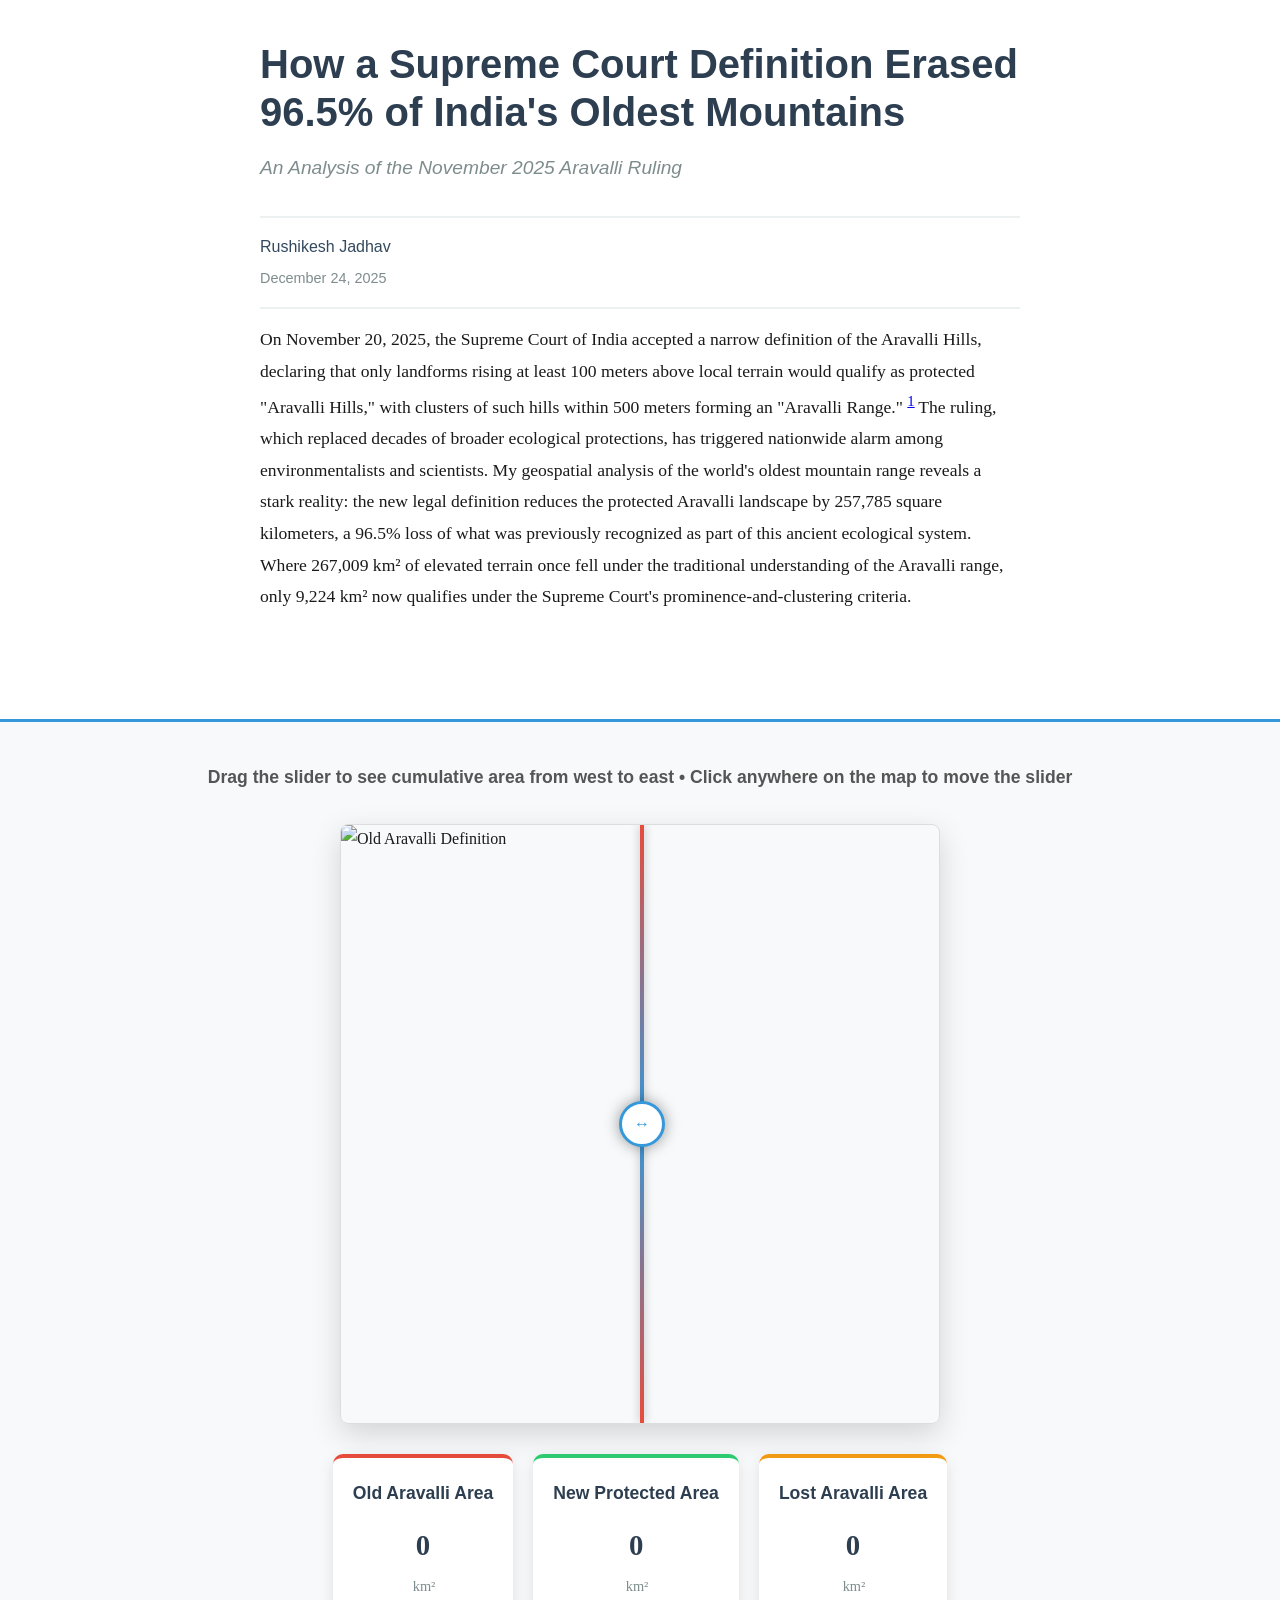
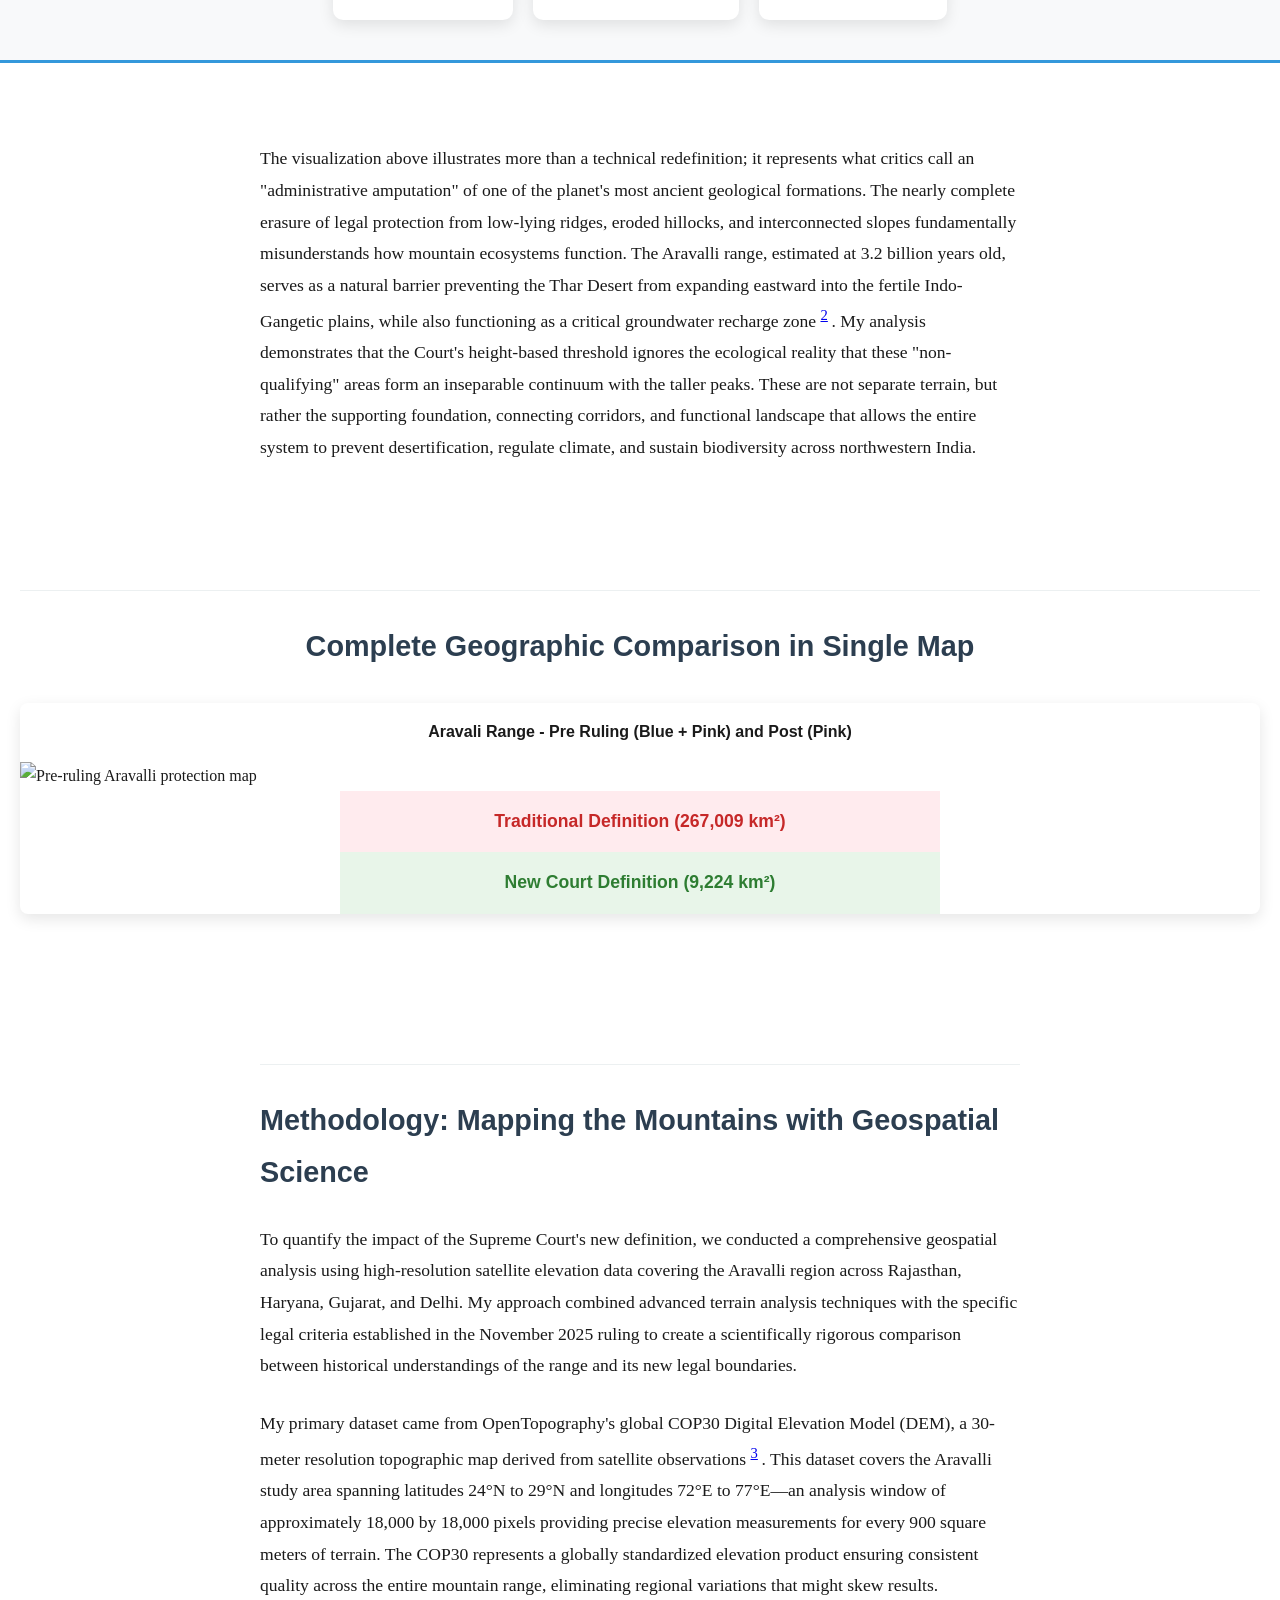
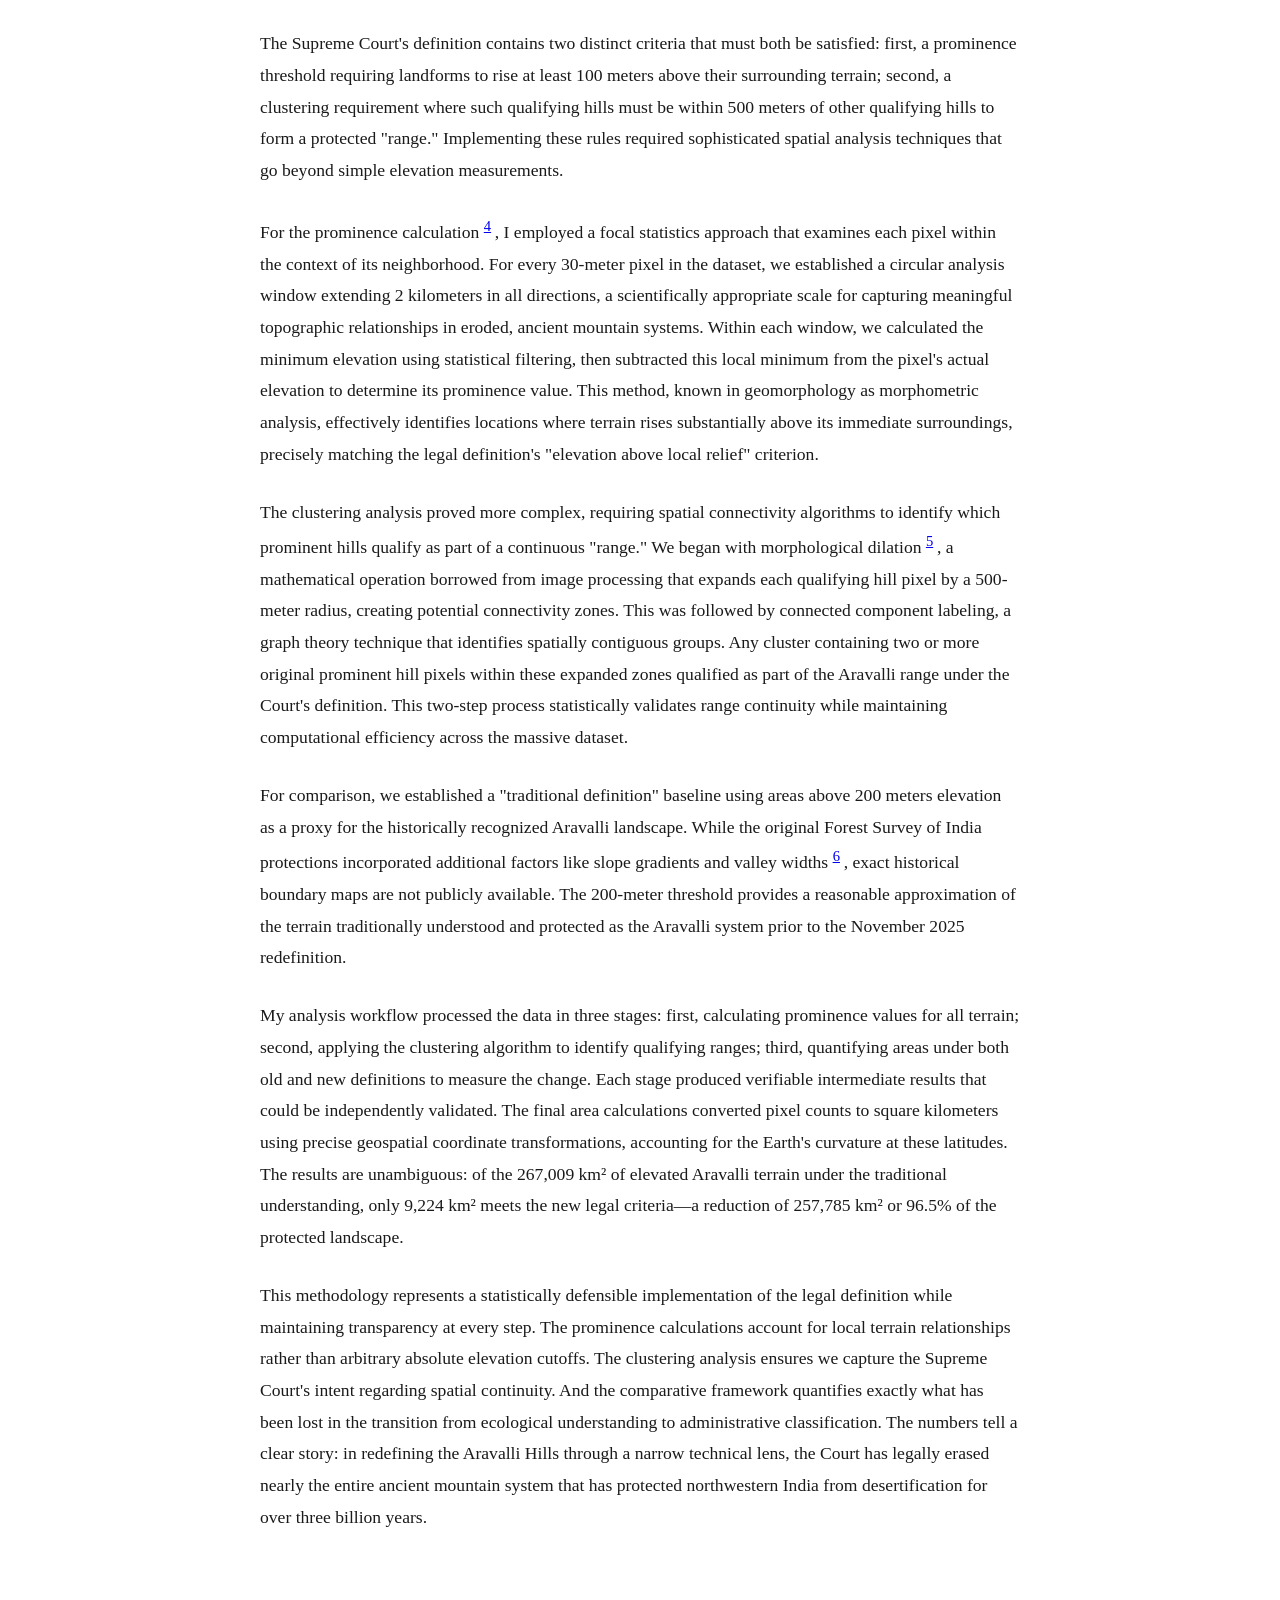
==== index.html @ 00087f40 "Initial commit" ====
<!DOCTYPE html>
<html lang="en">
<head>
  <meta charset="utf-8" />
  <meta name="viewport" content="width=device-width, initial-scale=1.0">
  <title>How a Supreme Court Definition Erased 96.5% of India's Oldest Mountains</title>
  <link rel="stylesheet" href="style.css" />
  <script src="https://d3js.org/d3.v7.min.js"></script>
</head>
<body>

<div class="article-container">
  <h1>How a Supreme Court Definition Erased 96.5% of India's Oldest Mountains</h1>
  <p class="subtitle">An Analysis of the November 2025 Aravalli Ruling</p>
  <p class="Author">Rushikesh Jadhav</p>
  <p class="date">December 24, 2025</p>

  <p>On November 20, 2025, the Supreme Court of India accepted a narrow definition of the Aravalli Hills, declaring that only landforms rising at least 100 meters above local terrain would qualify as protected "Aravalli Hills," with clusters of such hills within 500 meters forming an "Aravalli Range."  
    <sup>
        <a href="https://www.bbc.com/news/articles/cn5ln4wee7wo" target="_blank" rel="noopener">1</a>
    </sup>
   The ruling, which replaced decades of broader ecological protections, has triggered nationwide alarm among environmentalists and scientists. My geospatial analysis of the world's oldest mountain range reveals a stark reality: the new legal definition reduces the protected Aravalli landscape by 257,785 square kilometers, a 96.5% loss of what was previously recognized as part of this ancient ecological system. Where 267,009 km² of elevated terrain once fell under the traditional understanding of the Aravalli range, only 9,224 km² now qualifies under the Supreme Court's prominence-and-clustering criteria.</p>
</div>

<div class="interactive-section">
  <div class="interactive-wrapper">
    <p class="tool-subtitle">
      <strong>Drag the slider to see cumulative area from west to east • Click anywhere on the map to move the slider</strong>
    </p>
    
    <div id="map-container">
      <div id="map">
        <img id="left-map" src="assets/slider_image2_new.png" alt="Old Aravalli Definition">
        <img id="right-map" src="assets/slider_image1_old.png" alt="New Aravalli Definition">
        <div id="slider"></div>
      </div>
    </div>
    
    <div id="stats">
      <div class="stat-box">
        <span class="label">Old Aravalli Area</span>
        <span class="value" id="old">0</span>
        <span class="unit">km²</span>
      </div>
      <div class="stat-box">
        <span class="label">New Protected Area</span>
        <span class="value" id="new">0</span>
        <span class="unit">km²</span>
      </div>
      <div class="stat-box">
        <span class="label">Lost Aravalli Area</span>
        <span class="value" id="lost">0</span>
        <span class="unit">km²</span>
      </div>
    </div>
  </div>
</div>

<div class="article-container">
  <p>The visualization above illustrates more than a technical redefinition; it represents what critics call an "administrative amputation" of one of the planet's most ancient geological formations. The nearly complete erasure of legal protection from low-lying ridges, eroded hillocks, and interconnected slopes fundamentally misunderstands how mountain ecosystems function. The Aravalli range, estimated at 3.2 billion years old, serves as a natural barrier preventing the Thar Desert from expanding eastward into the fertile Indo-Gangetic plains, while also functioning as a critical groundwater recharge zone
     <sup>
        <a href="https://timesofindia.indiatimes.com/life-style/travel/aravalli-hills-why-is-2-billion-year-old-mountain-range-is-in-news-and-the-reason-it-is-most-crucial-for-north-india/photostory/126116760.cms" target="_blank" rel="noopener">2</a>
    </sup>. 
    My analysis demonstrates that the Court's height-based threshold ignores the ecological reality that these "non-qualifying" areas form an inseparable continuum with the taller peaks. These are not separate terrain, but rather the supporting foundation, connecting corridors, and functional landscape that allows the entire system to prevent desertification, regulate climate, and sustain biodiversity across northwestern India.</p>
</div>

<div class="comparison-maps">
  <h2 class="comparison-title">Complete Geographic Comparison in Single Map</h2>
  <div class="maps-grid">
    <div class="map-box">
      <div class="map-title">Aravali Range - Pre Ruling (Blue + Pink) and Post (Pink) </div>
      <img src="assets/pre_ruling.png" alt="Pre-ruling Aravalli protection map">
      <div class="map-caption1">Traditional Definition (267,009 km²)</div>
      <div class="map-caption2">New Court Definition (9,224 km²)</div>
    </div>
  </div>
</div>

<div class="article-container">
  <h2>Methodology: Mapping the Mountains with Geospatial Science</h2>

  <p>To quantify the impact of the Supreme Court's new definition, we conducted a comprehensive geospatial analysis using high-resolution satellite elevation data covering the Aravalli region across Rajasthan, Haryana, Gujarat, and Delhi. My approach combined advanced terrain analysis techniques with the specific legal criteria established in the November 2025 ruling to create a scientifically rigorous comparison between historical understandings of the range and its new legal boundaries.</p>

  <p>My primary dataset came from OpenTopography's global COP30 Digital Elevation Model (DEM), a 30-meter resolution topographic map derived from satellite observations
    <sup>
        <a href="https://portal.opentopography.org/raster?opentopoID=OTSDEM.032021.4326.3" target="_blank" rel="noopener">3</a>
    </sup>. 
     This dataset covers the Aravalli study area spanning latitudes 24°N to 29°N and longitudes 72°E to 77°E—an analysis window of approximately 18,000 by 18,000 pixels providing precise elevation measurements for every 900 square meters of terrain. The COP30 represents a globally standardized elevation product ensuring consistent quality across the entire mountain range, eliminating regional variations that might skew results.</p>

  <p>The Supreme Court's definition contains two distinct criteria that must both be satisfied: first, a prominence threshold requiring landforms to rise at least 100 meters above their surrounding terrain; second, a clustering requirement where such qualifying hills must be within 500 meters of other qualifying hills to form a protected "range." Implementing these rules required sophisticated spatial analysis techniques that go beyond simple elevation measurements.</p>

  <p>For the prominence calculation 
    <sup>
        <a href="https://en.wikipedia.org/wiki/Topographic_prominence" target="_blank" rel="noopener">4</a>
    </sup>, 
    I employed a focal statistics approach that examines each pixel within the context of its neighborhood. For every 30-meter pixel in the dataset, we established a circular analysis window extending 2 kilometers in all directions, a scientifically appropriate scale for capturing meaningful topographic relationships in eroded, ancient mountain systems. Within each window, we calculated the minimum elevation using statistical filtering, then subtracted this local minimum from the pixel's actual elevation to determine its prominence value. This method, known in geomorphology as morphometric analysis, effectively identifies locations where terrain rises substantially above its immediate surroundings, precisely matching the legal definition's "elevation above local relief" criterion.</p>

  <p>The clustering analysis proved more complex, requiring spatial connectivity algorithms to identify which prominent hills qualify as part of a continuous "range." We began with morphological dilation
    <sup>
        <a href="https://en.wikipedia.org/wiki/Dilation_(morphology)" target="_blank" rel="noopener">5</a>
    </sup>, 
    a mathematical operation borrowed from image processing that expands each qualifying hill pixel by a 500-meter radius, creating potential connectivity zones. This was followed by connected component labeling, a graph theory technique that identifies spatially contiguous groups. Any cluster containing two or more original prominent hill pixels within these expanded zones qualified as part of the Aravalli range under the Court's definition. This two-step process statistically validates range continuity while maintaining computational efficiency across the massive dataset.</p>

  <p>For comparison, we established a "traditional definition" baseline using areas above 200 meters elevation as a proxy for the historically recognized Aravalli landscape. While the original Forest Survey of India protections incorporated additional factors like slope gradients and valley widths
    <sup>
        <a href="https://www.msn.com/en-in/news/India/aravalli-and-its-ranges-decoding-how-india-classifies-its-hills-and-mountains/ar-AA1SSK7w" target="_blank" rel="noopener">6</a>
    </sup>, exact historical boundary maps are not publicly available. The 200-meter threshold provides a reasonable approximation of the terrain traditionally understood and protected as the Aravalli system prior to the November 2025 redefinition.</p>

  <p>My analysis workflow processed the data in three stages: first, calculating prominence values for all terrain; second, applying the clustering algorithm to identify qualifying ranges; third, quantifying areas under both old and new definitions to measure the change. Each stage produced verifiable intermediate results that could be independently validated. The final area calculations converted pixel counts to square kilometers using precise geospatial coordinate transformations, accounting for the Earth's curvature at these latitudes. The results are unambiguous: of the 267,009 km² of elevated Aravalli terrain under the traditional understanding, only 9,224 km² meets the new legal criteria—a reduction of 257,785 km² or 96.5% of the protected landscape.</p>

  <p>This methodology represents a statistically defensible implementation of the legal definition while maintaining transparency at every step. The prominence calculations account for local terrain relationships rather than arbitrary absolute elevation cutoffs. The clustering analysis ensures we capture the Supreme Court's intent regarding spatial continuity. And the comparative framework quantifies exactly what has been lost in the transition from ecological understanding to administrative classification. The numbers tell a clear story: in redefining the Aravalli Hills through a narrow technical lens, the Court has legally erased nearly the entire ancient mountain system that has protected northwestern India from desertification for over three billion years.</p>
</div>

<script src="script.js"></script>
</body>
</html>
---- style.css ----
* {
  margin: 0;
  padding: 0;
  box-sizing: border-box;
}

body {
  font-family: 'Georgia', serif;
  line-height: 1.8;
  color: #1a1a1a;
  background: #ffffff;
}

/* Article Container Styles */
.article-container {
  max-width: 800px;
  margin: 0 auto;
  padding: 40px 20px;
}

h1 {
  font-family: 'Helvetica Neue', Arial, sans-serif;
  font-size: 2.5em;
  font-weight: 700;
  color: #2c3e50;
  margin-bottom: 15px;
  line-height: 1.2;
}

.subtitle {
  font-family: 'Helvetica Neue', Arial, sans-serif;
  font-size: 1.2em;
  color: #7f8c8d;
  font-style: italic;
  margin-bottom: 15px;
  padding-bottom: 30px;
  border-bottom: 2px solid #ecf0f1;
}
.Author {
  font-family: 'Helvetica Neue', Arial, sans-serif;
  font-size: 1em;
  color: #34495e;
  margin-bottom: 5px;
}
.date {
  font-family: 'Helvetica Neue', Arial, sans-serif;
  font-size: 0.9em;
  color: #7f8c8d;
  margin-bottom: 15px;
  padding-bottom: 15px;
  border-bottom: 2px solid #ecf0f1;
}

p {
  margin-bottom: 1.5em;
  font-size: 1.1em;
}

h2 {
  font-family: 'Helvetica Neue', Arial, sans-serif;
  font-size: 1.8em;
  font-weight: 700;
  color: #2c3e50;
  margin: 50px 0 25px;
  padding-top: 30px;
  border-top: 1px solid #ecf0f1;
}

/* Interactive Section Styles */
.interactive-section {
  background: #f8f9fa;
  padding: 40px 20px;
  margin: 40px 0;
  border-top: 3px solid #3498db;
  border-bottom: 3px solid #3498db;
}

.interactive-wrapper {
  max-width: 1000px;
  margin: 0 auto;
}

.tool-subtitle {
  text-align: center;
  color: #555;
  margin-bottom: 30px;
  font-size: 1.1em;
  font-family: 'Helvetica Neue', Arial, sans-serif;
}

#map-container {
  display: flex;
  justify-content: center;
  width: 100%;
}

#map {
  position: relative;
  width: 600px;
  height: 600px;
  margin: 0 auto 30px;
  box-shadow: 0 10px 30px rgba(0, 0, 0, 0.15);
  border-radius: 8px;
  overflow: hidden;
  border: 1px solid #ddd;
}

#map img {
  position: absolute;
  width: 100%;
  height: 100%;
  object-fit: cover;
  object-position: center;
}

#right-map {
  clip-path: inset(0 0 0 50%);
}

#slider {
  position: absolute;
  top: 0;
  bottom: 0;
  left: 50%;
  width: 4px;
  background: linear-gradient(to bottom, #e74c3c, #3498db, #e74c3c);
  cursor: ew-resize;
  z-index: 10;
  box-shadow: 0 0 10px rgba(0, 0, 0, 0.3);
  transition: width 0.2s ease;
}

#slider:hover {
  width: 8px;
}

#slider::before {
  content: '';
  position: absolute;
  top: 50%;
  left: 50%;
  transform: translate(-50%, -50%);
  width: 40px;
  height: 40px;
  background: white;
  border-radius: 50%;
  border: 3px solid #3498db;
  box-shadow: 0 0 15px rgba(0, 0, 0, 0.4);
  cursor: grab;
}

#slider::after {
  content: '↔';
  position: absolute;
  top: 50%;
  left: 50%;
  transform: translate(-50%, -50%);
  font-size: 16px;
  font-weight: bold;
  color: #3498db;
  pointer-events: none;
}

#stats {
  display: flex;
  gap: 20px;
  justify-content: center;
  flex-wrap: wrap;
}

.stat-box {
  background: white;
  padding: 20px;
  border-radius: 10px;
  box-shadow: 0 5px 15px rgba(0, 0, 0, 0.1);
  min-width: 180px;
  text-align: center;
  border-top: 4px solid;
  transition: transform 0.3s ease, box-shadow 0.3s ease;
}

.stat-box:hover {
  transform: translateY(-5px);
  box-shadow: 0 10px 20px rgba(0, 0, 0, 0.15);
}

.stat-box:nth-child(1) {
  border-color: #e74c3c;
}

.stat-box:nth-child(2) {
  border-color: #2ecc71;
}

.stat-box:nth-child(3) {
  border-color: #f39c12;
}

.stat-box .label {
  display: block;
  font-size: 1.1em;
  font-weight: 600;
  margin-bottom: 10px;
  color: #2c3e50;
  font-family: 'Helvetica Neue', Arial, sans-serif;
}

.stat-box .value {
  display: block;
  font-size: 1.8em;
  font-weight: 700;
  color: #2c3e50;
}

.stat-box .unit {
  font-size: 0.9em;
  color: #7f8c8d;
  margin-left: 2px;
}

/* Comparison Maps Section */
.comparison-maps {
  max-width: 1500px;
  margin: 60px auto !important;
  padding: 0 20px !important;
}

.maps-grid {
  display: grid !important;
  gap: 30px !important;
  margin-bottom: 40px !important;
}

.map-box {
  background: white;
  border-radius: 8px;
  box-shadow: 0 5px 15px rgba(0, 0, 0, 0.1);
  overflow: hidden;
}

.map-box img {
  width: 100%;
  height: auto;  /* Change back to auto */
  max-height: 600px;  /* Add this instead */
  display: block;
  object-fit: contain;
}

.comparison-title {
  text-align: center;
  font-size: 1.8em;
  font-weight: 700;
  color: #2c3e50;
  margin-bottom: 30px;
  font-family: 'Helvetica Neue', Arial, sans-serif;
}

.map-title {
  padding: 15px;
  text-align: center;
  font-weight: 600;
  font-family: 'Helvetica Neue', Arial, sans-serif;
  font-size: 1em;
}

.map-caption1 {
  padding: 15px;
  max-width: 600px;
  margin: 0 auto;
  text-align: center;
  font-weight: 600;
  font-family: 'Helvetica Neue', Arial, sans-serif;
  font-size: 1.1em;
  background: #ffebee;
  color: #c62828;
}

.map-caption2 {
  padding: 15px;
  max-width: 600px;
  margin: 0 auto;
  text-align: center;
  font-weight: 600;
  font-family: 'Helvetica Neue', Arial, sans-serif;
  font-size: 1.1em;
  background: #e8f5e9;
  color: #2e7d32;
}


/* Responsive Design */
@media (max-width: 768px) {
  h1 {
    font-size: 1.8em;
  }

  #map {
    width: 100%;
    height: 400px;
  }

  .maps-grid {
    grid-template-columns: 1fr;
  }

  .interactive-section {
    margin: 40px 0;
    padding: 30px 15px;
  }

  .article-container {
    padding: 30px 15px;
  }
}
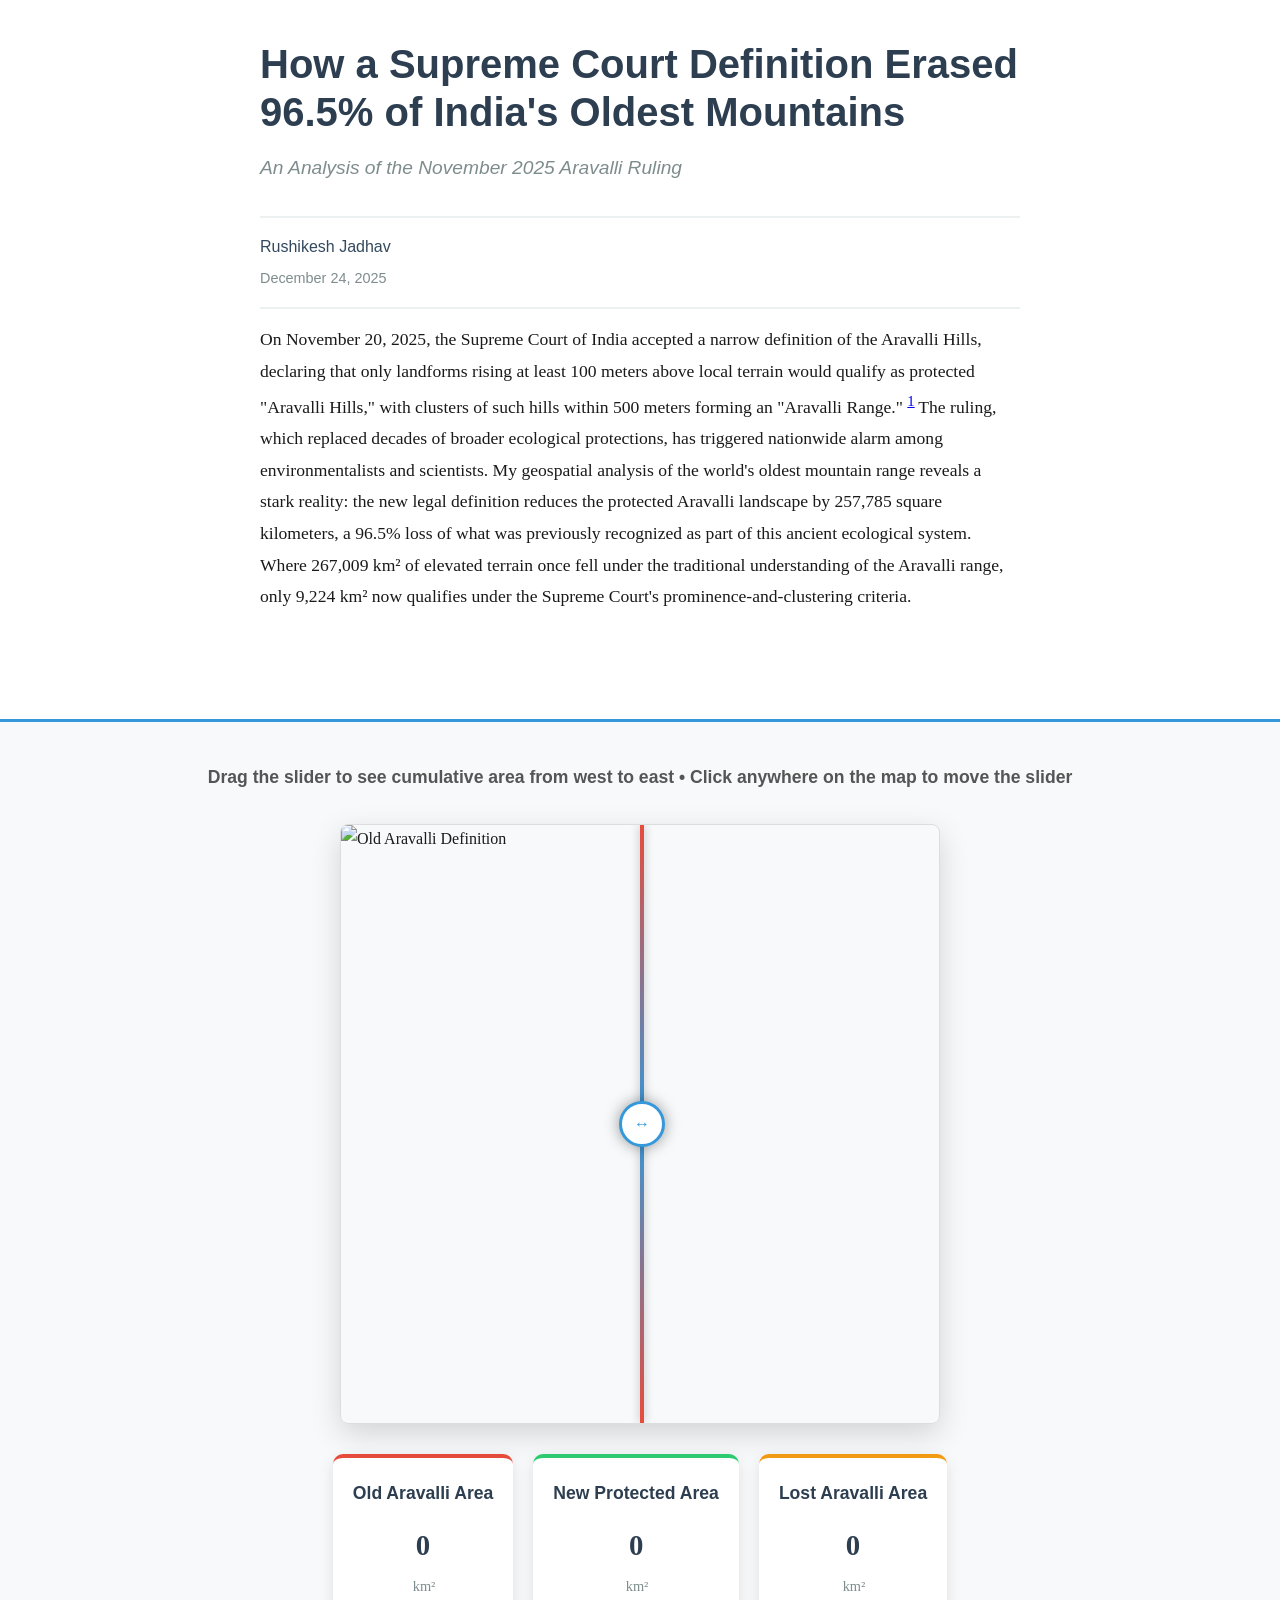
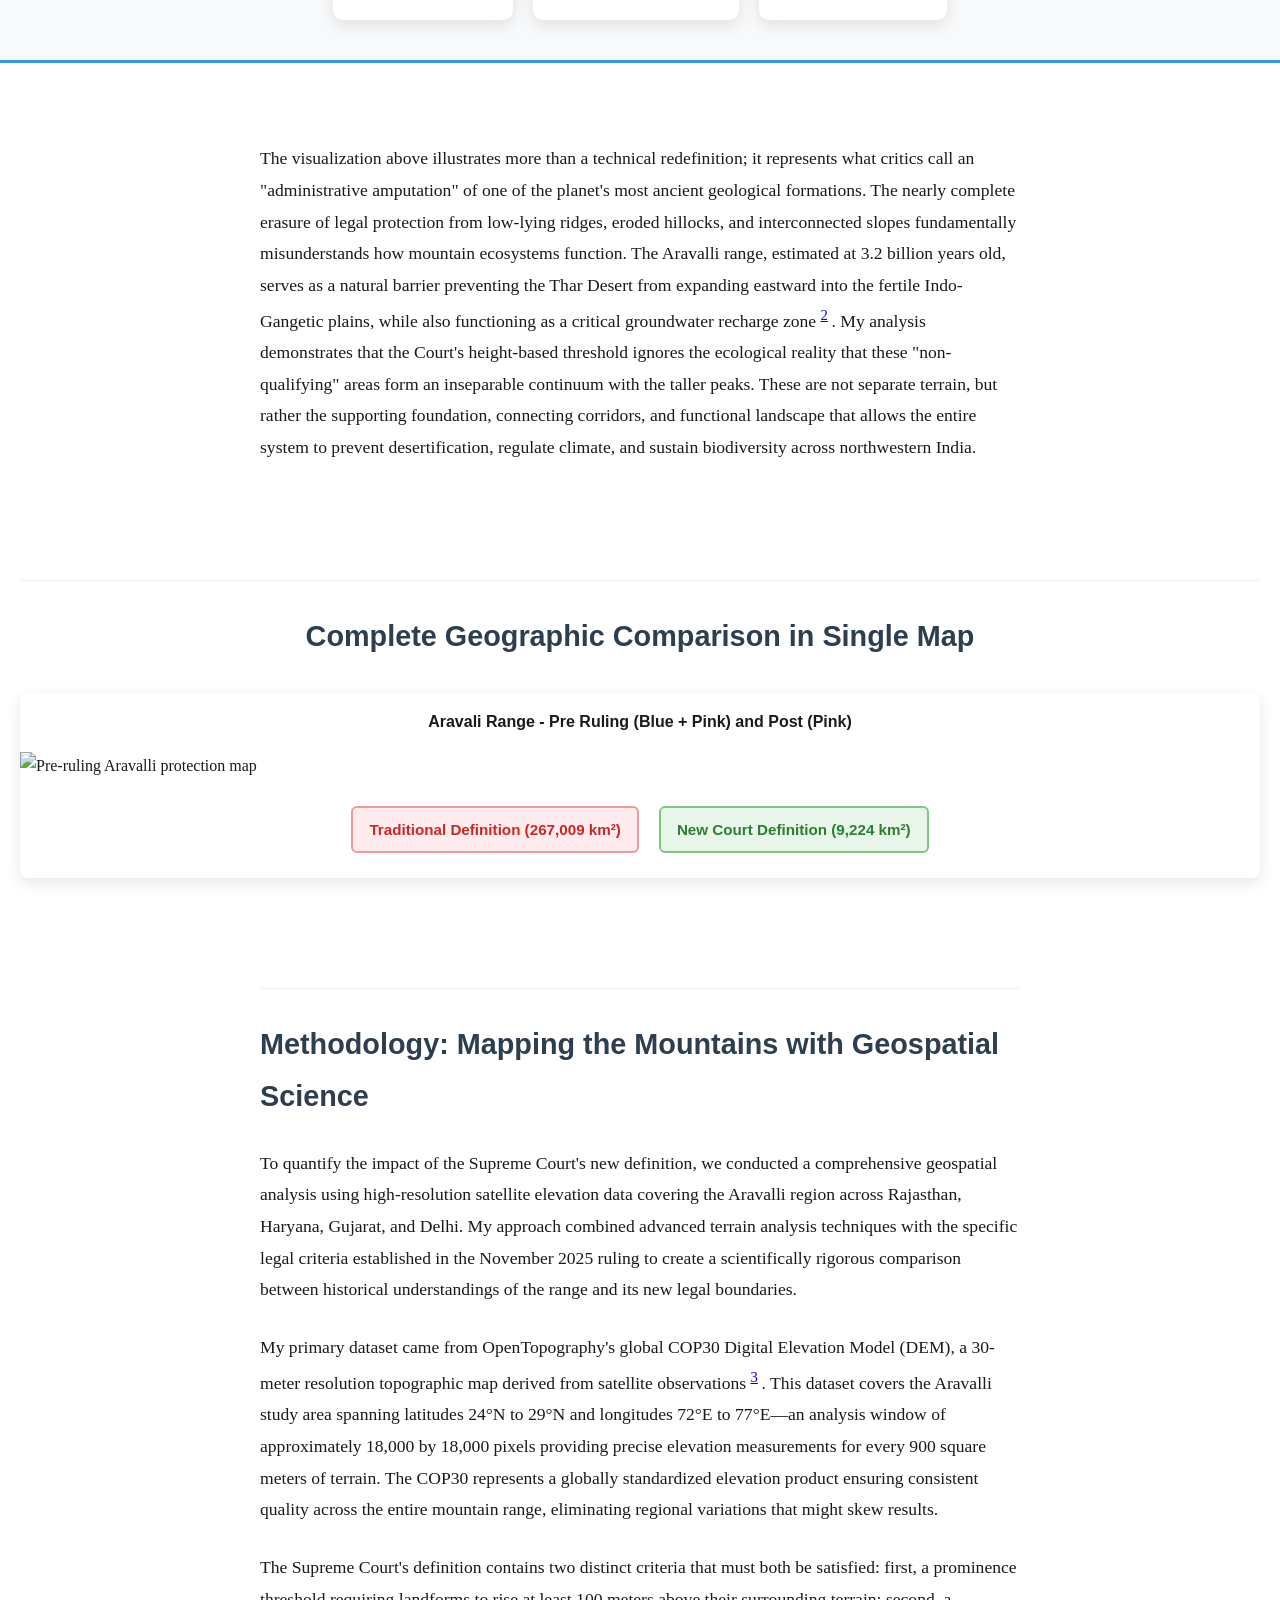
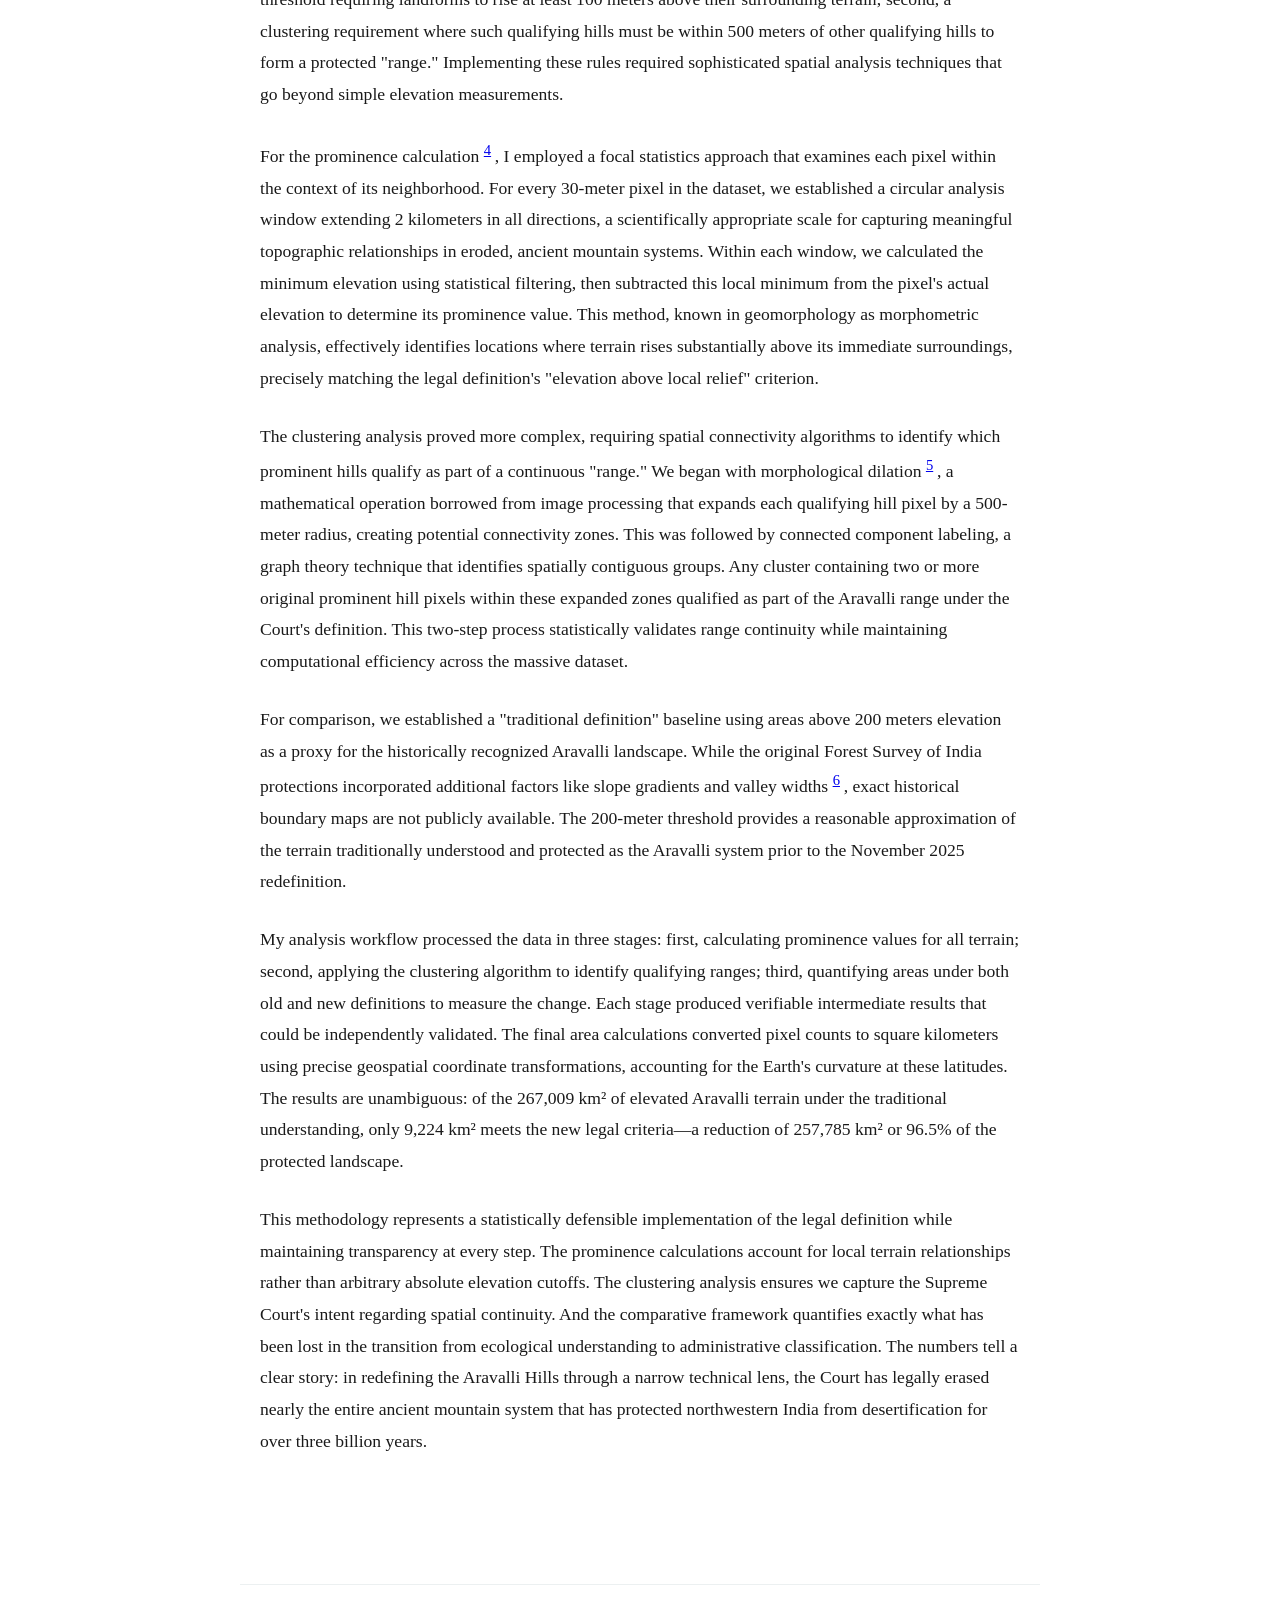
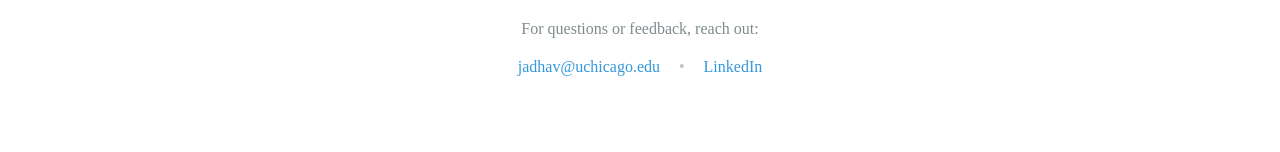
==== commit d015afc9: "Update article text and improve visualization" ====
--- a/index.html
+++ b/index.html
@@ -68,10 +68,12 @@
   <h2 class="comparison-title">Complete Geographic Comparison in Single Map</h2>
   <div class="maps-grid">
     <div class="map-box">
-      <div class="map-title">Aravali Range - Pre Ruling (Blue + Pink) and Post (Pink) </div>
+      <div class="map-title">Aravali Range - Pre Ruling (Blue + Pink) and Post (Pink)</div>
       <img src="assets/pre_ruling.png" alt="Pre-ruling Aravalli protection map">
-      <div class="map-caption1">Traditional Definition (267,009 km²)</div>
-      <div class="map-caption2">New Court Definition (9,224 km²)</div>
+      <div style="text-align: center; padding: 15px 0;">
+        <div class="map-caption1">Traditional Definition (267,009 km²)</div>
+        <div class="map-caption2">New Court Definition (9,224 km²)</div>
+      </div>
     </div>
   </div>
 </div>
@@ -112,5 +114,15 @@
 </div>
 
 <script src="script.js"></script>
+
+<div class="contact-section">
+  <p class="contact-text">For questions or feedback, reach out:</p>
+  <div class="contact-links">
+    <a href="mailto:jadhav@uchicago.edu">jadhav@uchicago.edu</a>
+    <span class="separator">•</span>
+    <a href="https://www.linkedin.com/in/rushikesh-jadhav-mpp" target="_blank" rel="noopener">LinkedIn</a>
+  </div>
+</div>
+
 </body>
 </html>
--- a/style.css
+++ b/style.css
@@ -96,21 +96,25 @@
 
 #map {
   position: relative;
-  width: 600px;
-  height: 600px;
+  width: 100%;
+  max-width: 600px;
   margin: 0 auto 30px;
   box-shadow: 0 10px 30px rgba(0, 0, 0, 0.15);
   border-radius: 8px;
   overflow: hidden;
   border: 1px solid #ddd;
+  aspect-ratio: 1 / 1;  /* Forces square */
 }
 
 #map img {
   position: absolute;
+  top: 0;
+  left: 0;
   width: 100%;
   height: 100%;
   object-fit: cover;
   object-position: center;
+  display: block;
 }
 
 #right-map {
@@ -221,14 +225,14 @@
 /* Comparison Maps Section */
 .comparison-maps {
   max-width: 1500px;
-  margin: 60px auto !important;
+  margin: 20px auto !important;
   padding: 0 20px !important;
 }
 
 .maps-grid {
   display: grid !important;
   gap: 30px !important;
-  margin-bottom: 40px !important;
+  margin-bottom: 20px !important;
 }
 
 .map-box {
@@ -263,30 +267,67 @@
   font-size: 1em;
 }
 
+.map-caption1,
+.map-caption2 {
+  display: inline-block;
+  padding: 8px 16px;
+  margin: 10px 8px;
+  text-align: center;
+  font-weight: 600;
+  font-family: 'Helvetica Neue', Arial, sans-serif;
+  font-size: 0.95em;
+  border-radius: 6px;
+  border: 2px solid;
+}
+
 .map-caption1 {
-  padding: 15px;
-  max-width: 600px;
-  margin: 0 auto;
-  text-align: center;
-  font-weight: 600;
-  font-family: 'Helvetica Neue', Arial, sans-serif;
-  font-size: 1.1em;
   background: #ffebee;
   color: #c62828;
+  border-color: #ef9a9a;
 }
 
 .map-caption2 {
-  padding: 15px;
-  max-width: 600px;
-  margin: 0 auto;
-  text-align: center;
-  font-weight: 600;
-  font-family: 'Helvetica Neue', Arial, sans-serif;
-  font-size: 1.1em;
   background: #e8f5e9;
   color: #2e7d32;
-}
-
+  border-color: #81c784;
+}
+/* Contact section */ 
+
+.contact-section {
+  max-width: 800px;
+  margin: 60px auto 40px;
+  padding: 30px 20px;
+  text-align: center;
+  border-top: 1px solid #ecf0f1;
+}
+
+.contact-text {
+  font-size: 1em;
+  color: #7f8c8d;
+  margin-bottom: 10px;
+}
+
+.contact-links {
+  font-size: 1em;
+  color: #2c3e50;
+}
+
+.contact-links a {
+  color: #3498db;
+  text-decoration: none;
+  font-weight: 500;
+  transition: color 0.2s ease;
+}
+
+.contact-links a:hover {
+  color: #2980b9;
+  text-decoration: underline;
+}
+
+.separator {
+  margin: 0 15px;
+  color: #bdc3c7;
+}
 
 /* Responsive Design */
 @media (max-width: 768px) {
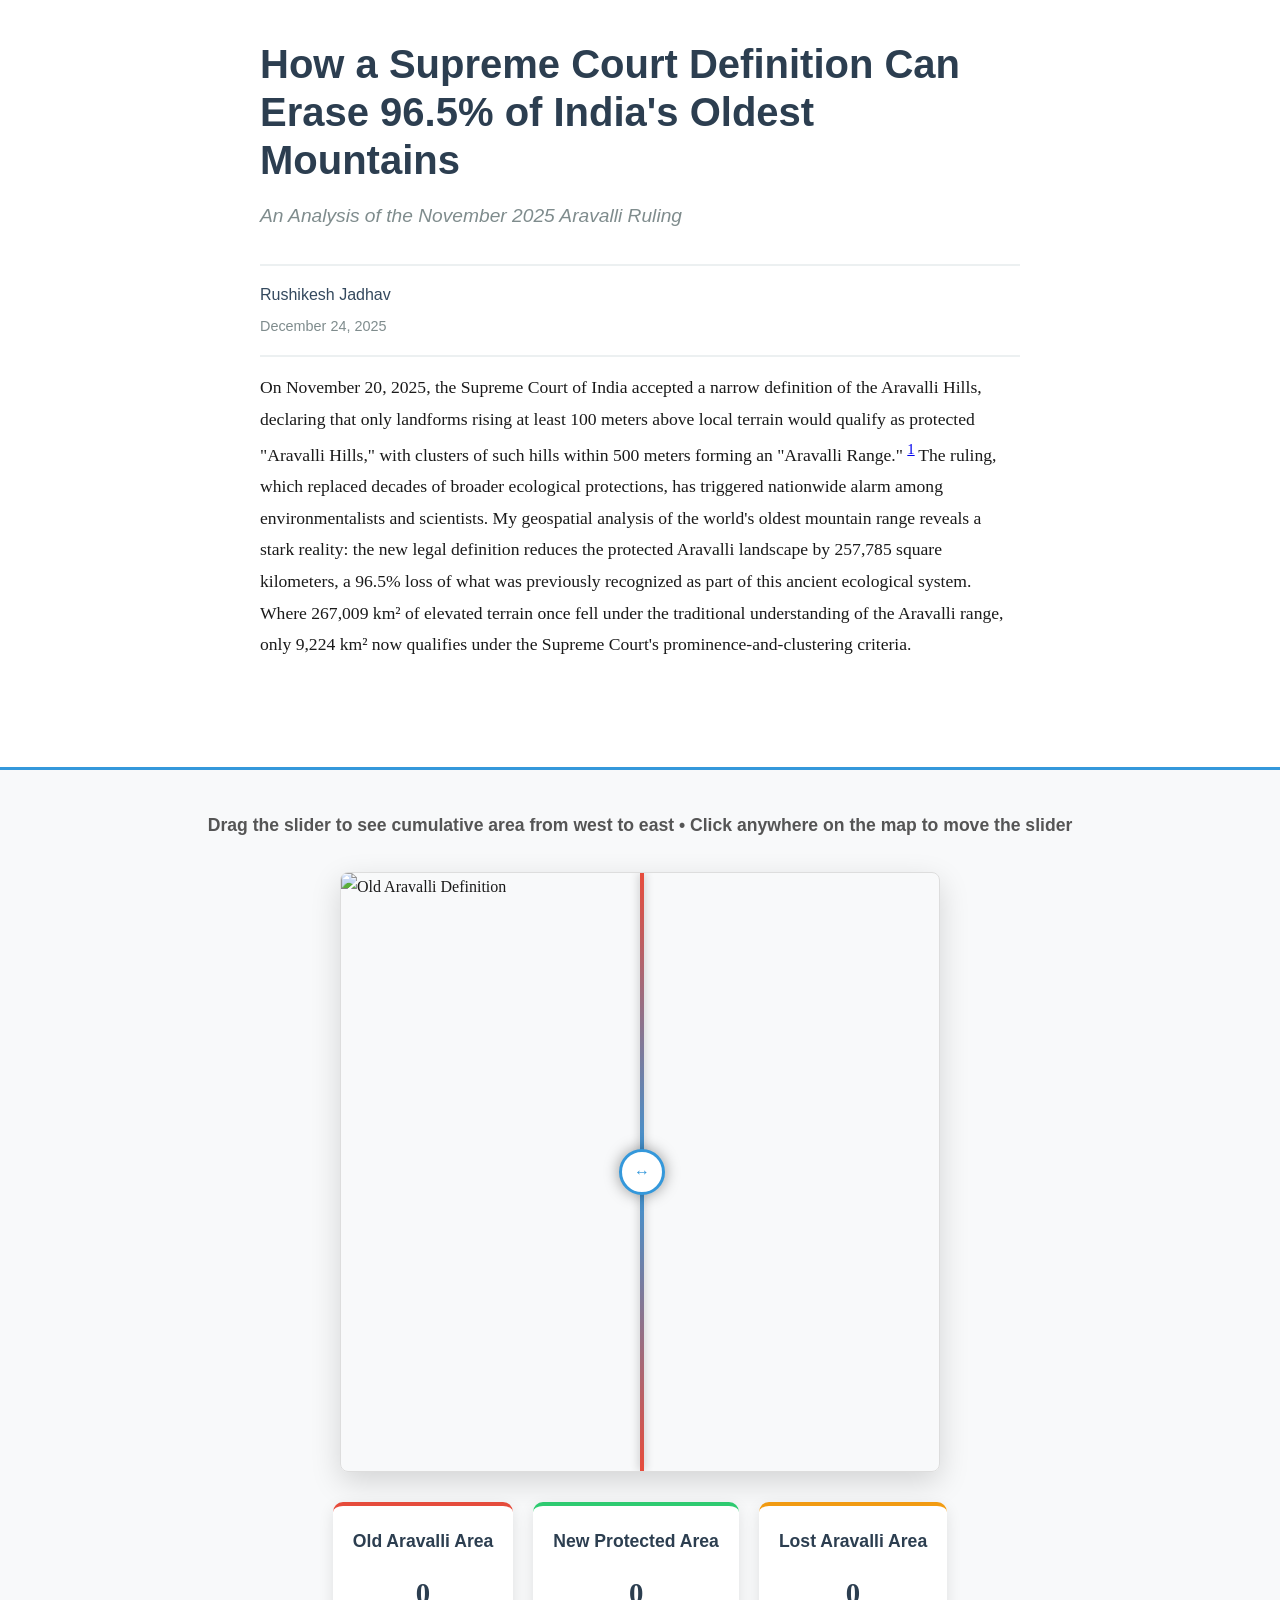
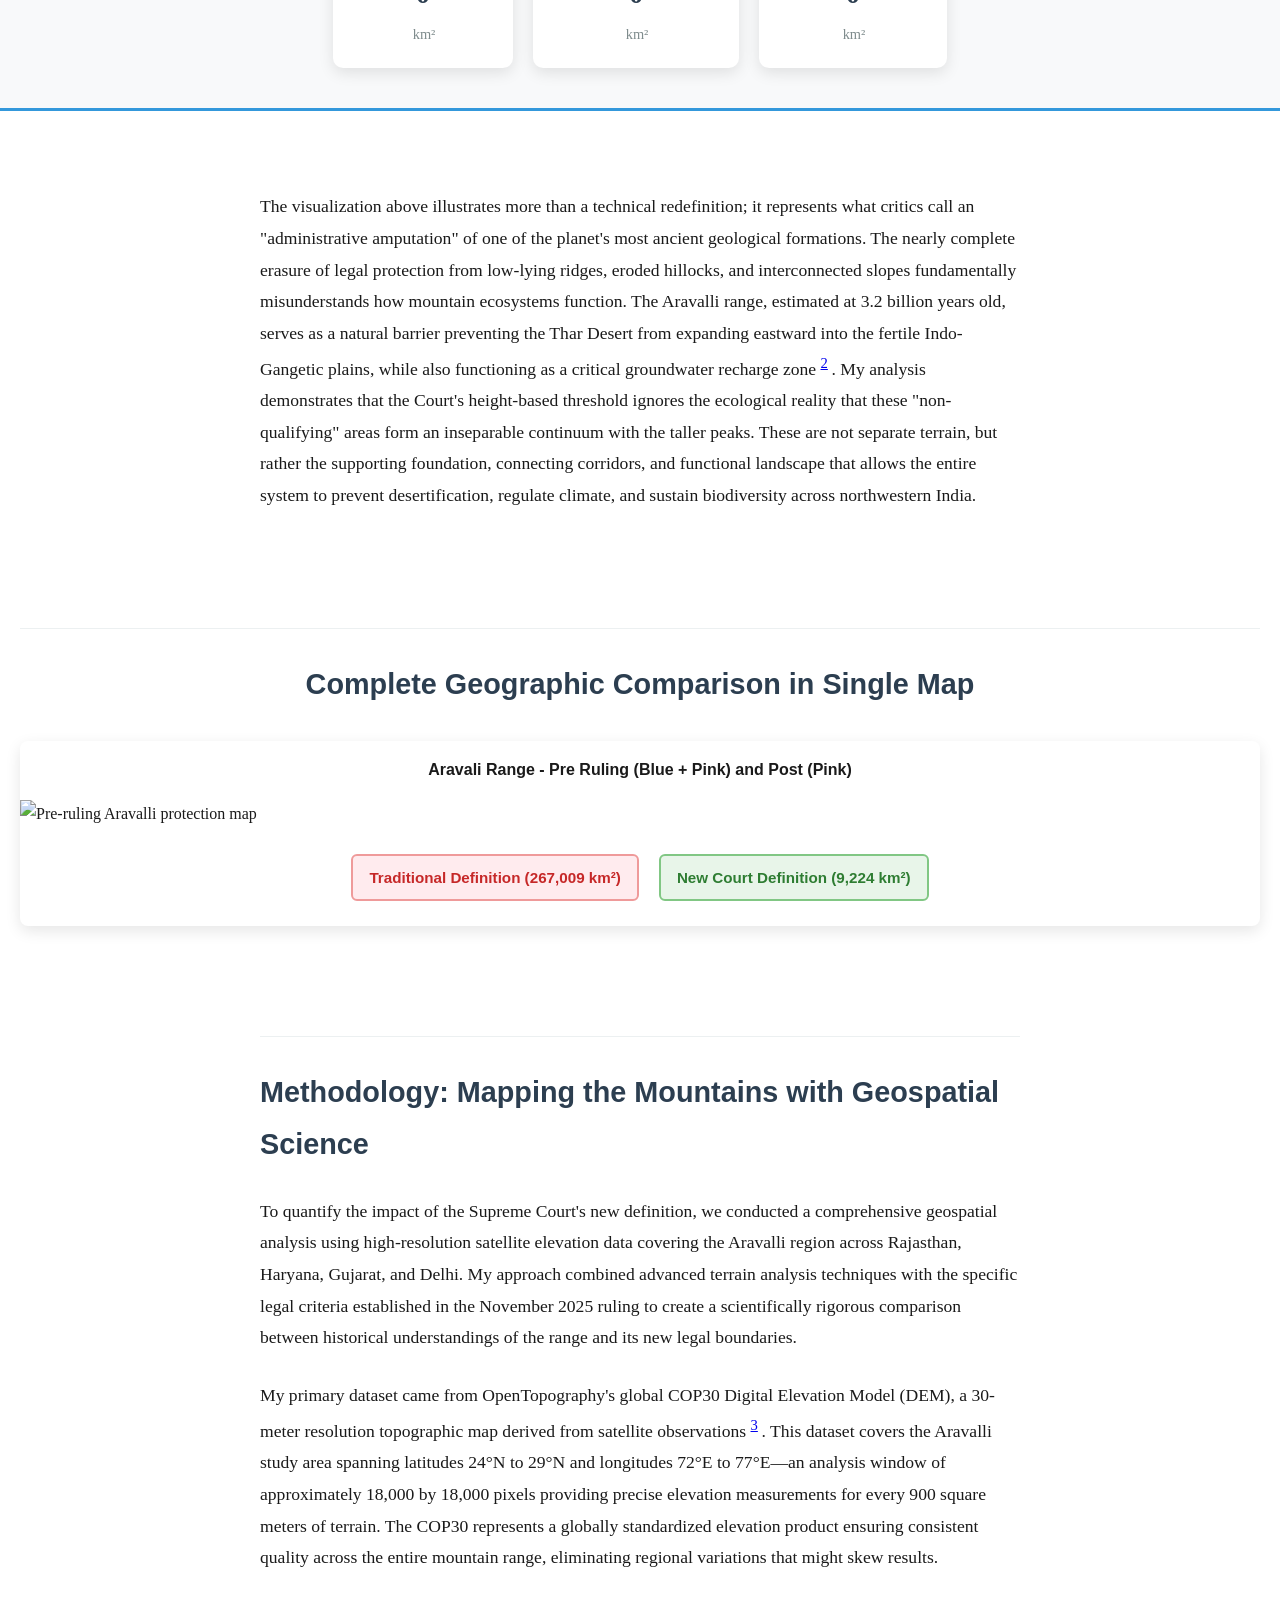
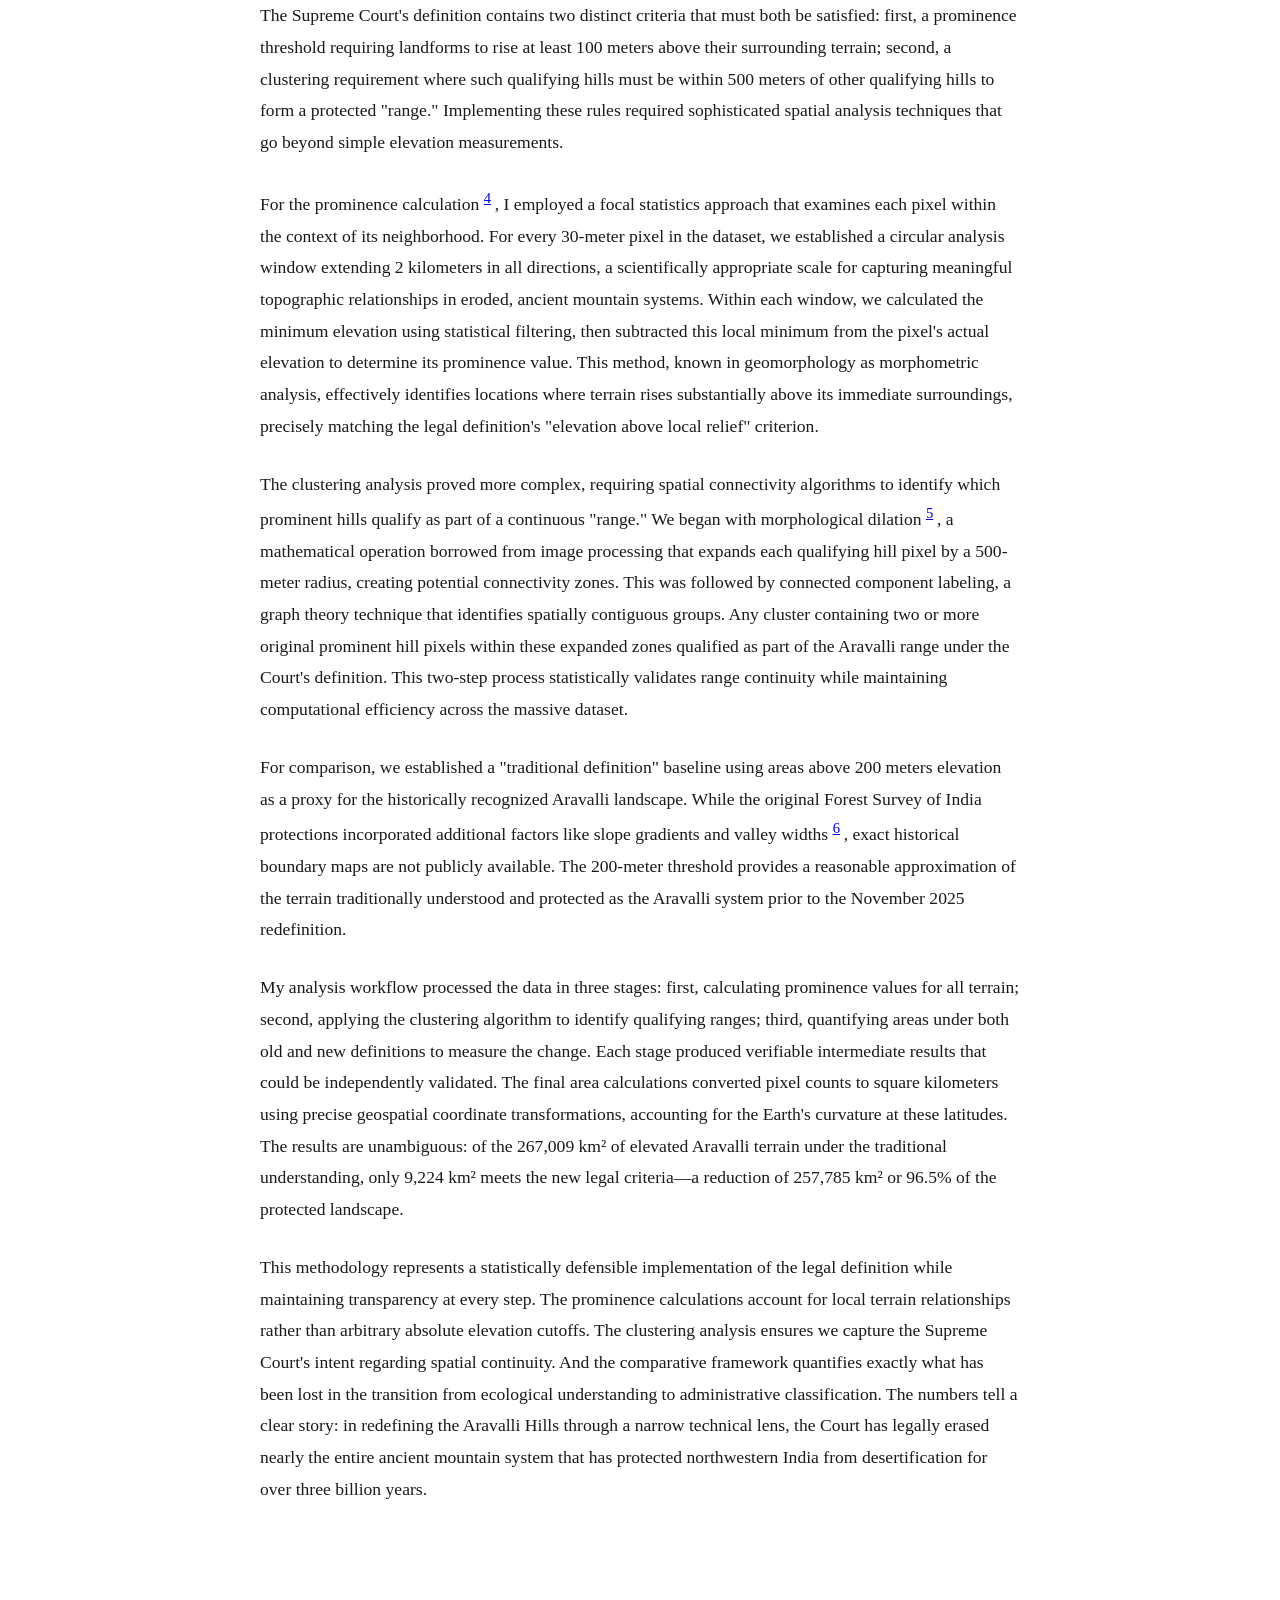
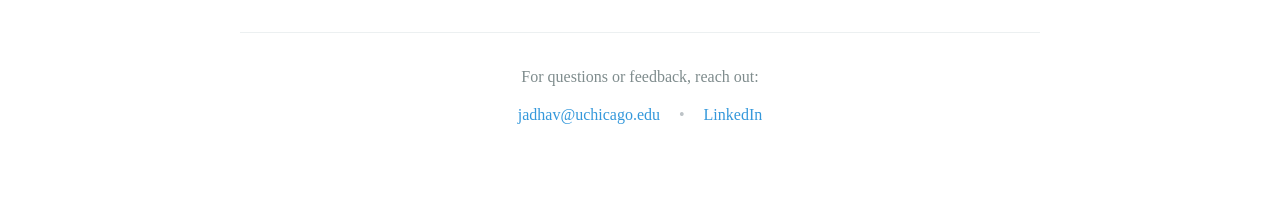
==== commit fd8ceac6: "Text edit" ====
--- a/index.html
+++ b/index.html
@@ -10,7 +10,7 @@
 <body>
 
 <div class="article-container">
-  <h1>How a Supreme Court Definition Erased 96.5% of India's Oldest Mountains</h1>
+  <h1>How a Supreme Court Definition Can Erase 96.5% of India's Oldest Mountains</h1>
   <p class="subtitle">An Analysis of the November 2025 Aravalli Ruling</p>
   <p class="Author">Rushikesh Jadhav</p>
   <p class="date">December 24, 2025</p>
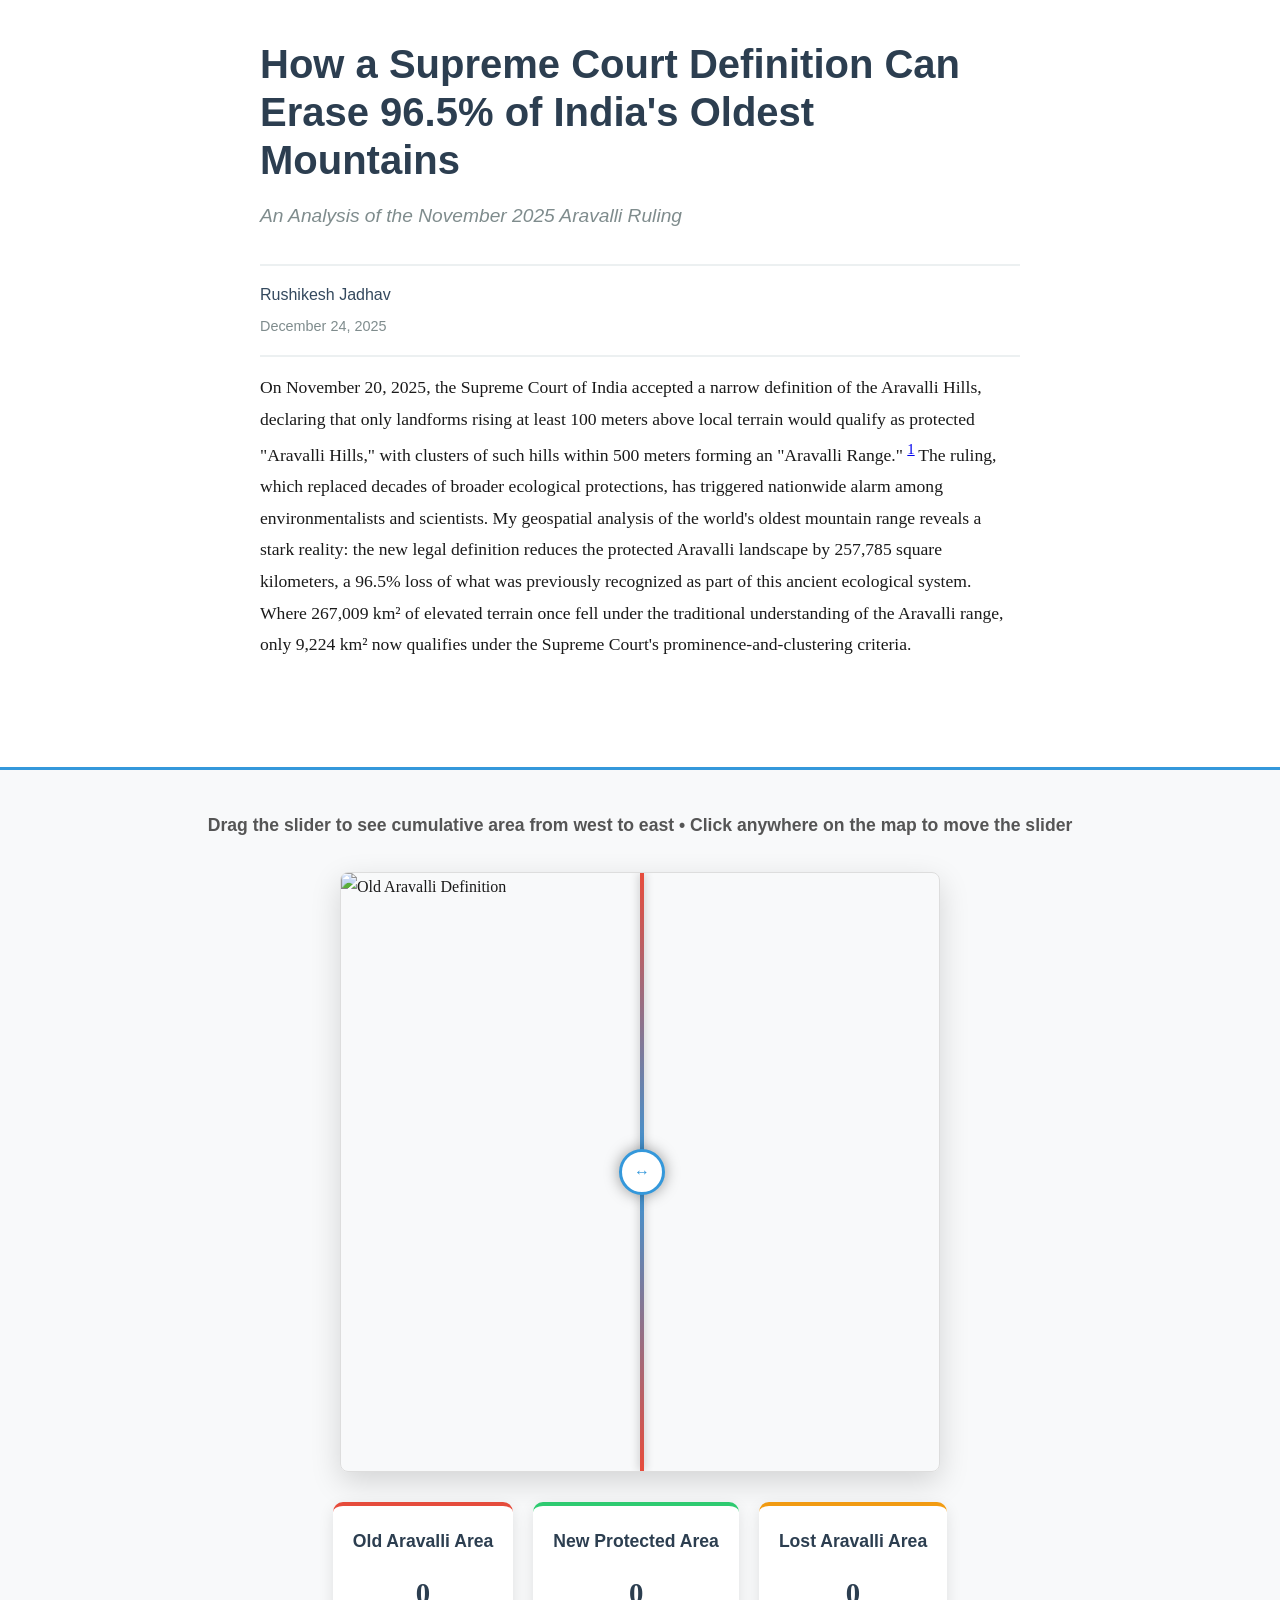
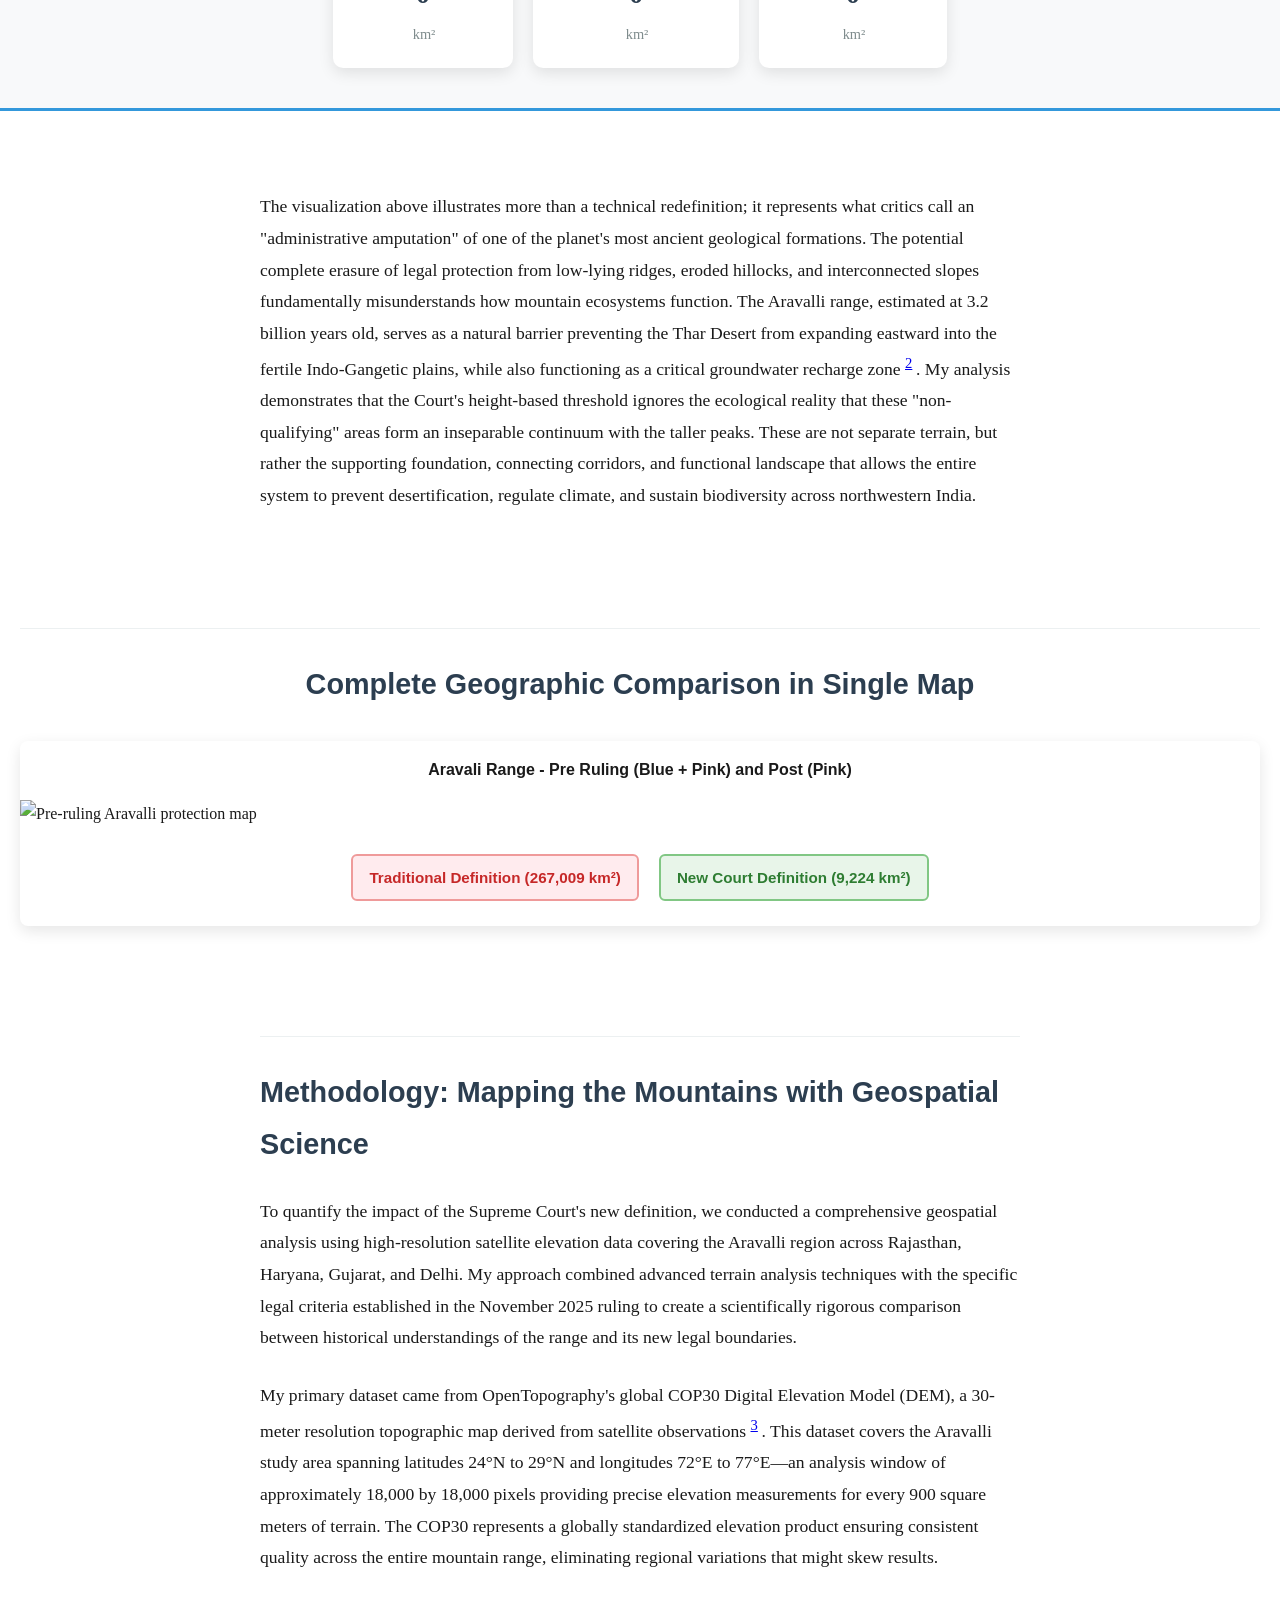
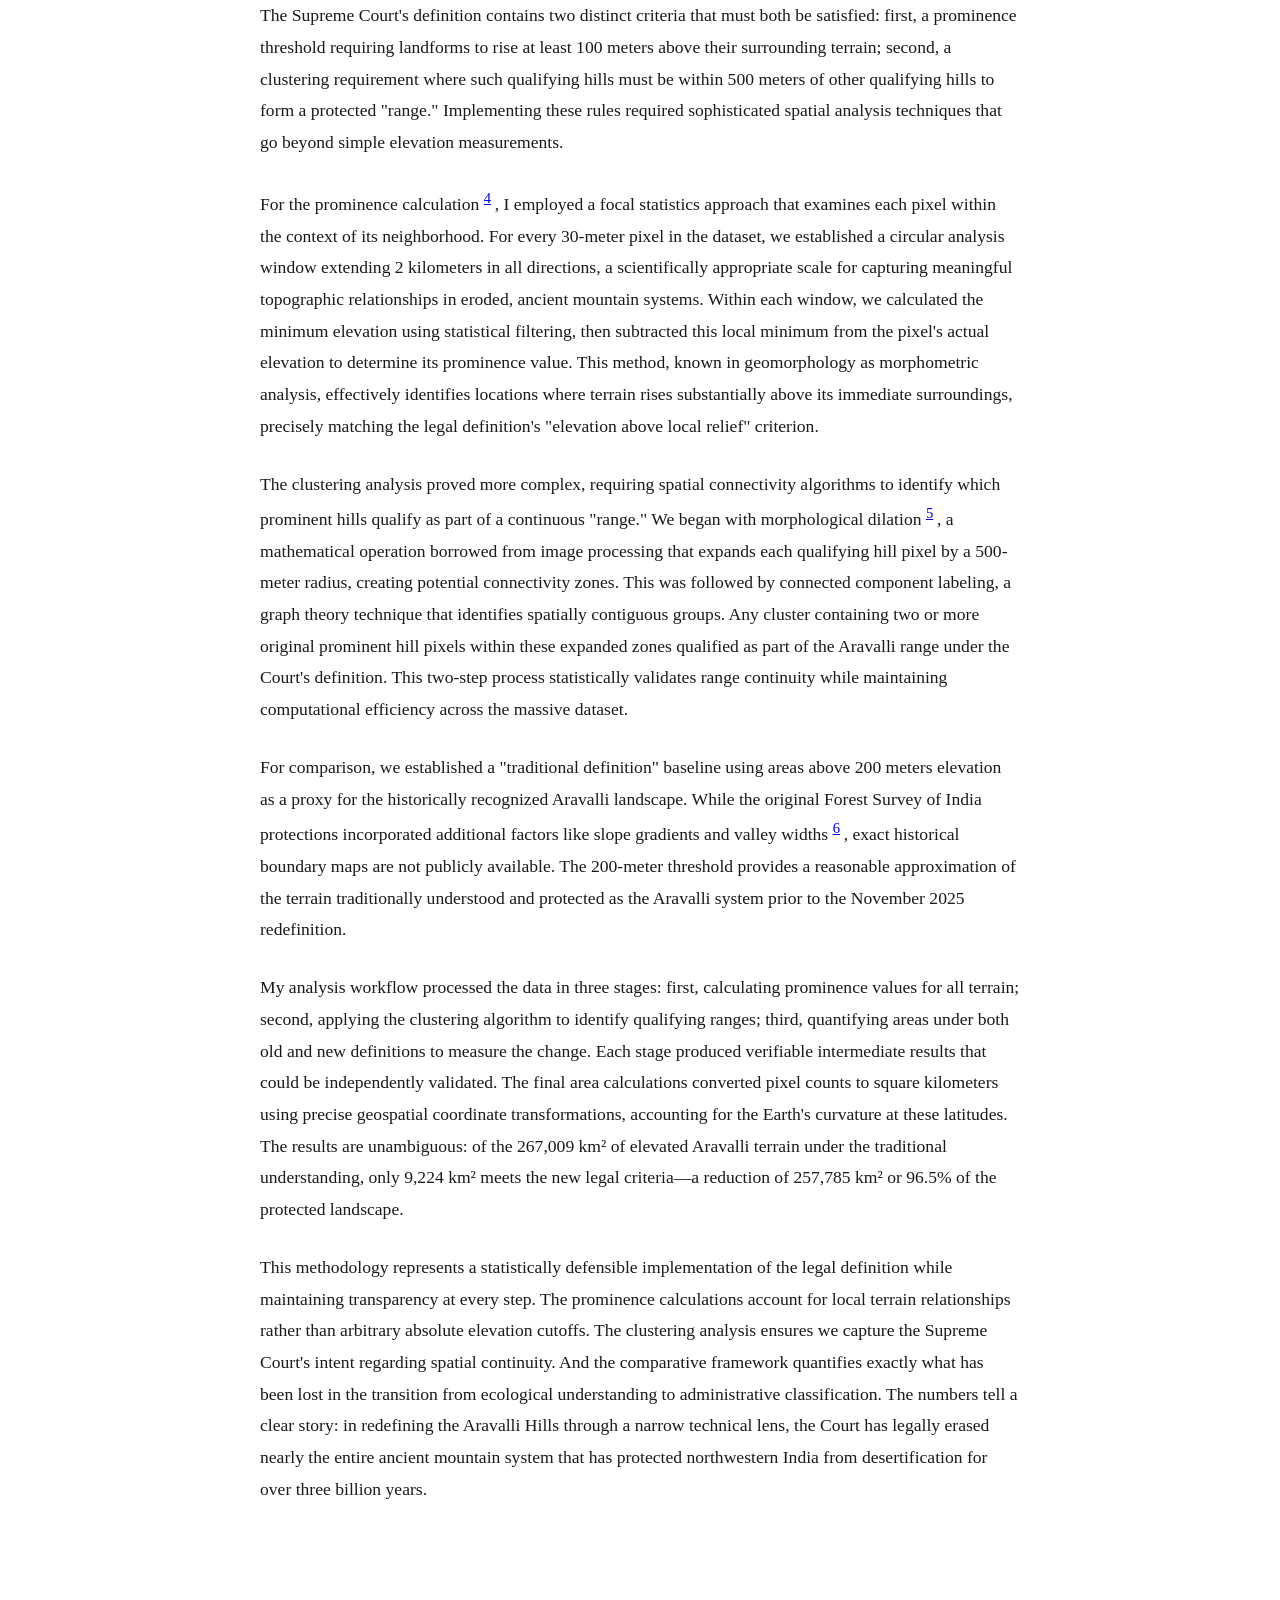
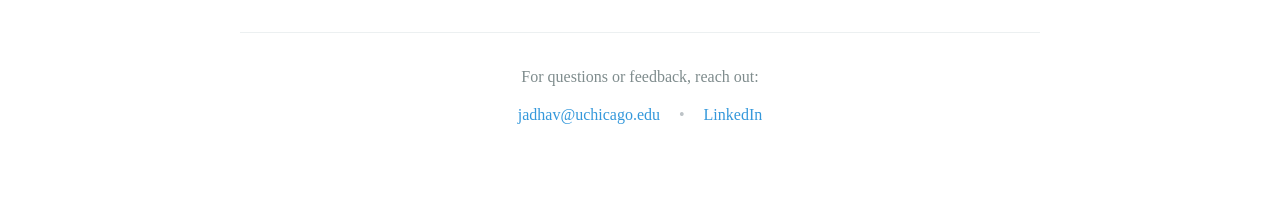
==== commit bb9d1ef4: "Add files via upload" ====
--- a/index.html
+++ b/index.html
@@ -57,7 +57,7 @@
 </div>
 
 <div class="article-container">
-  <p>The visualization above illustrates more than a technical redefinition; it represents what critics call an "administrative amputation" of one of the planet's most ancient geological formations. The nearly complete erasure of legal protection from low-lying ridges, eroded hillocks, and interconnected slopes fundamentally misunderstands how mountain ecosystems function. The Aravalli range, estimated at 3.2 billion years old, serves as a natural barrier preventing the Thar Desert from expanding eastward into the fertile Indo-Gangetic plains, while also functioning as a critical groundwater recharge zone
+  <p>The visualization above illustrates more than a technical redefinition; it represents what critics call an "administrative amputation" of one of the planet's most ancient geological formations. The potential complete erasure of legal protection from low-lying ridges, eroded hillocks, and interconnected slopes fundamentally misunderstands how mountain ecosystems function. The Aravalli range, estimated at 3.2 billion years old, serves as a natural barrier preventing the Thar Desert from expanding eastward into the fertile Indo-Gangetic plains, while also functioning as a critical groundwater recharge zone
      <sup>
         <a href="https://timesofindia.indiatimes.com/life-style/travel/aravalli-hills-why-is-2-billion-year-old-mountain-range-is-in-news-and-the-reason-it-is-most-crucial-for-north-india/photostory/126116760.cms" target="_blank" rel="noopener">2</a>
     </sup>. 
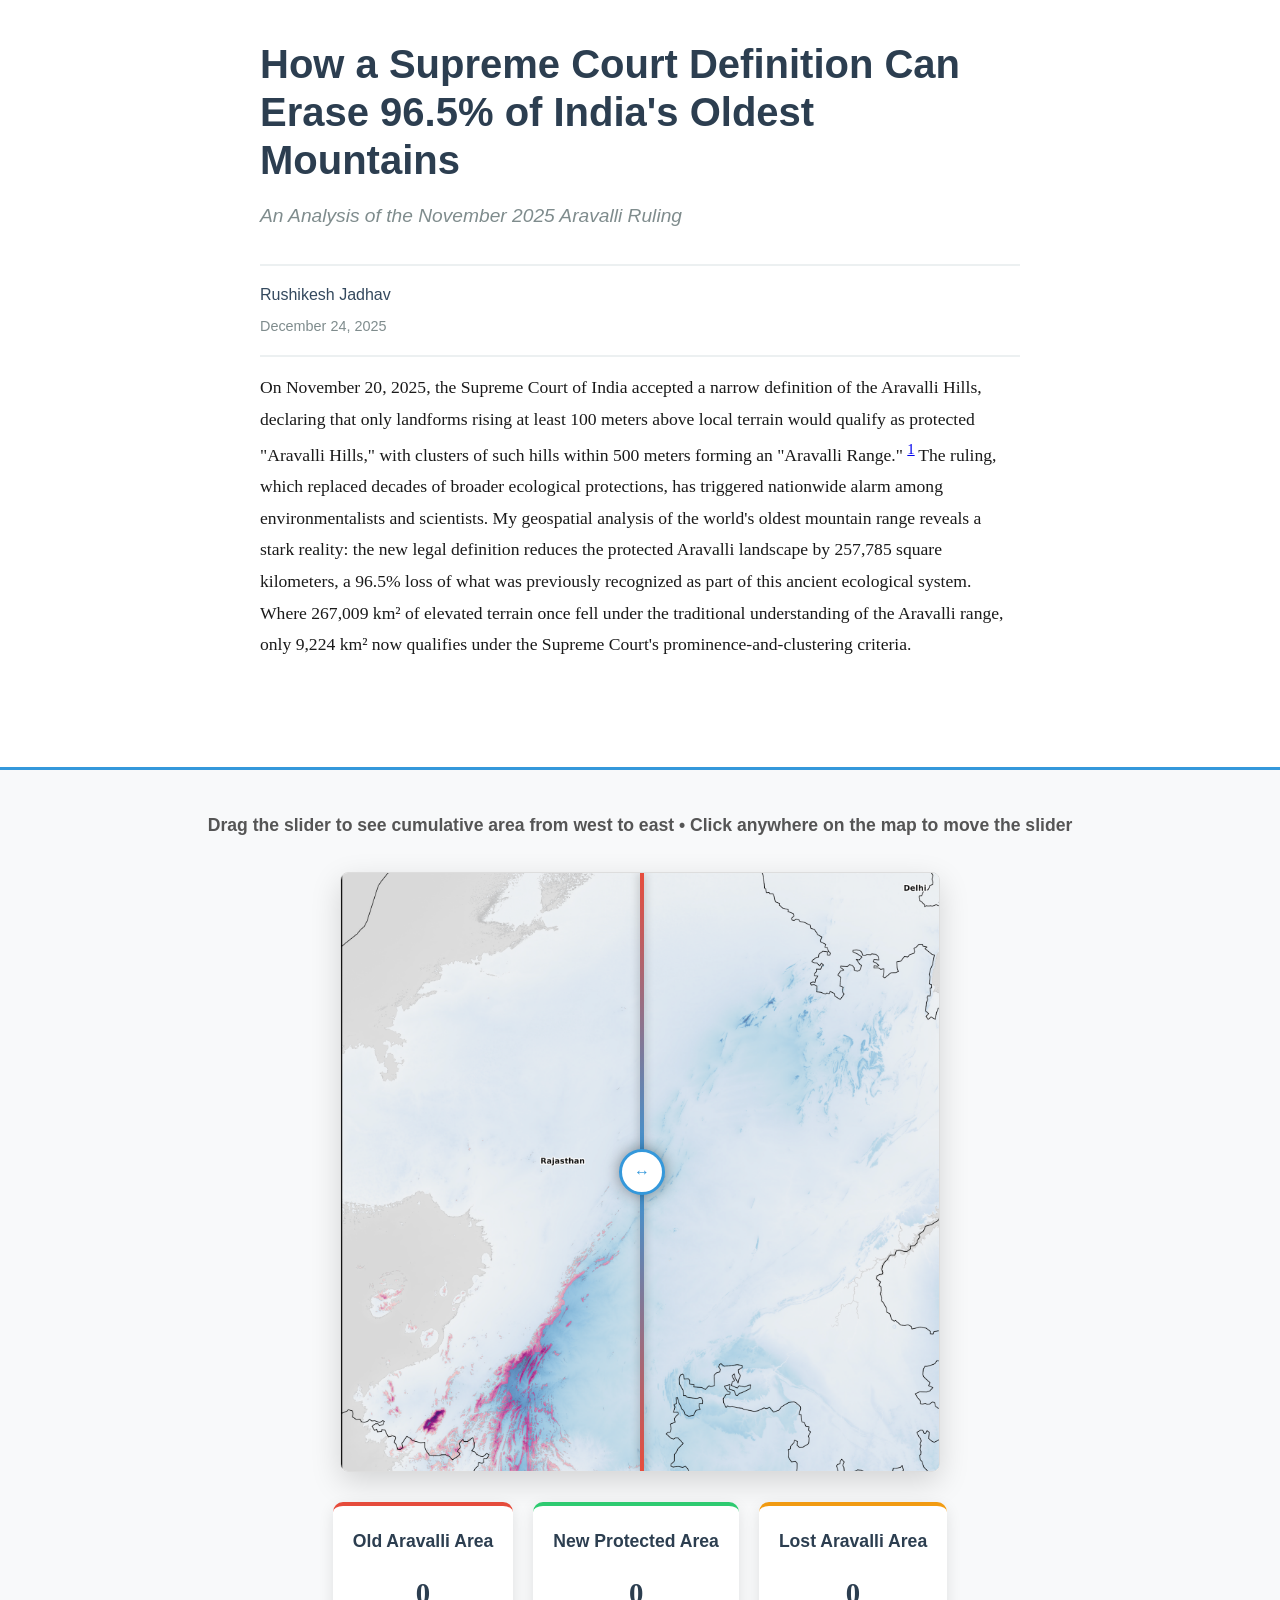
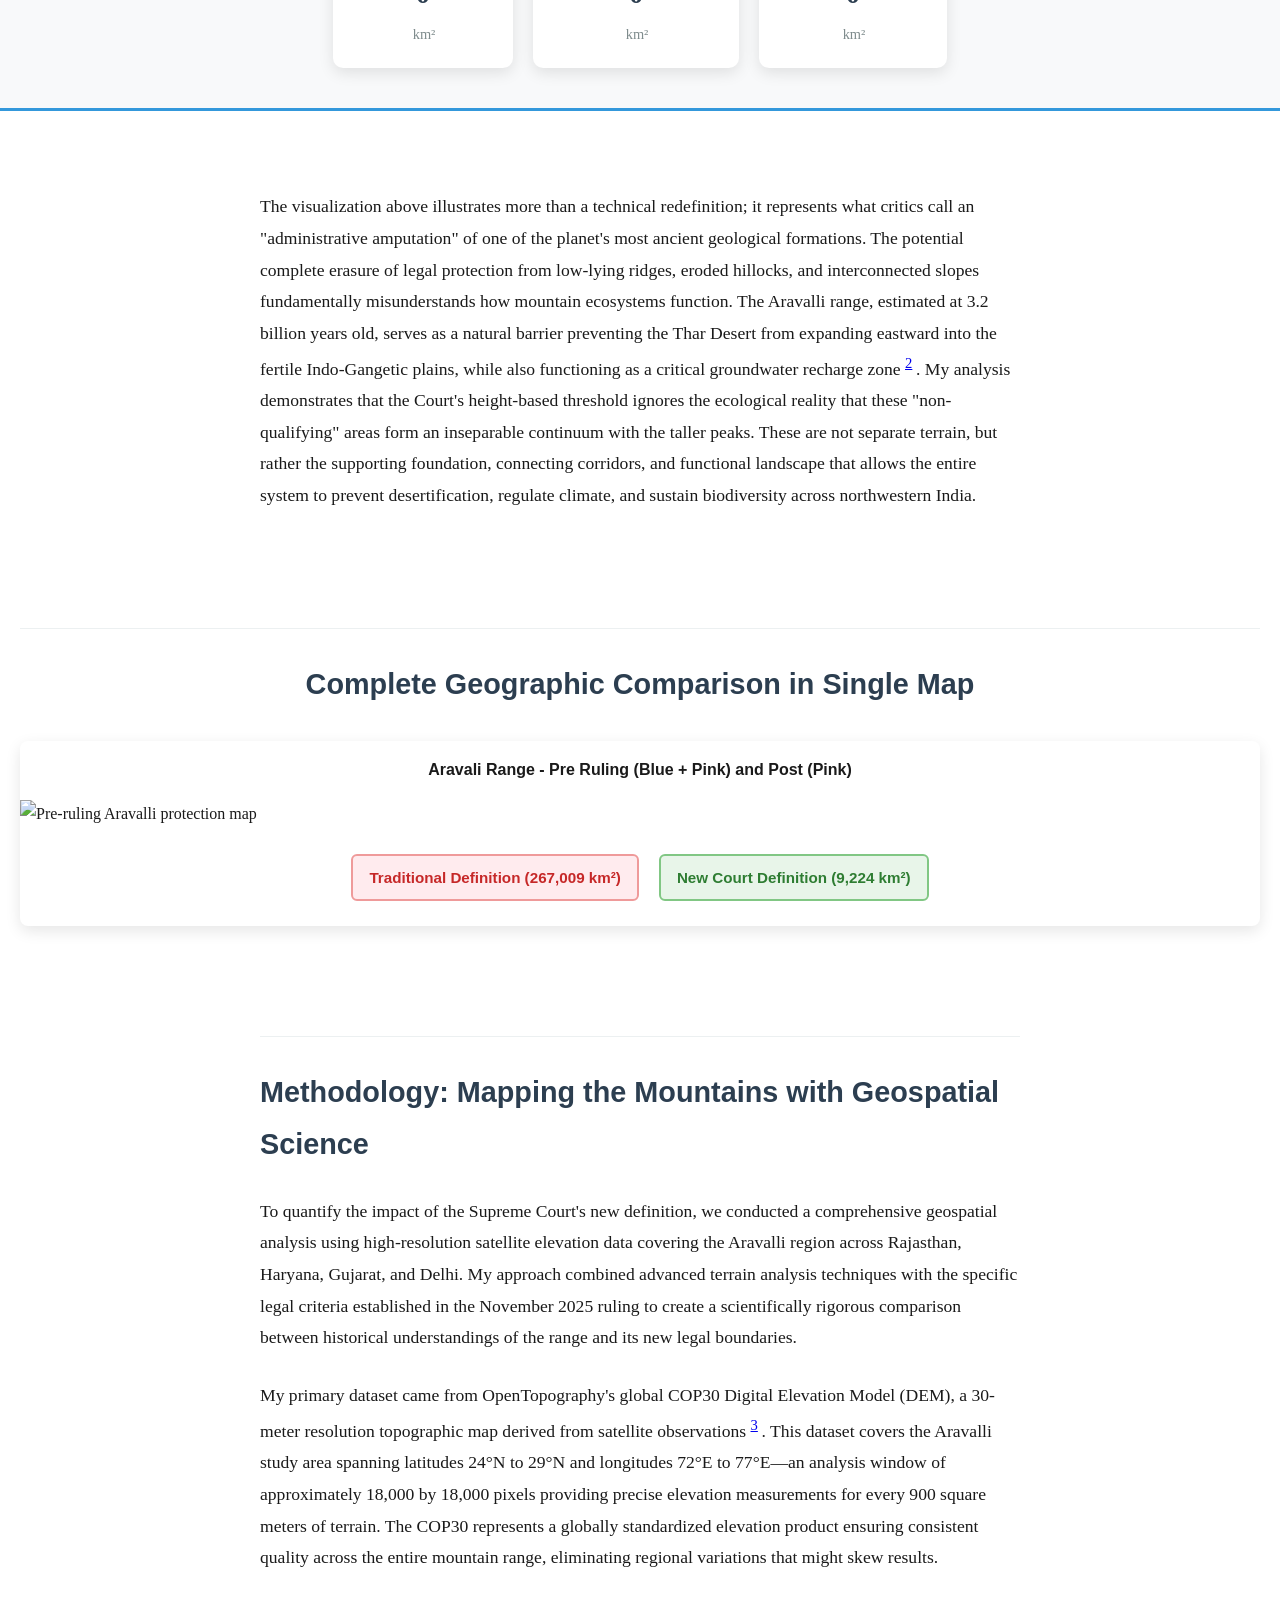
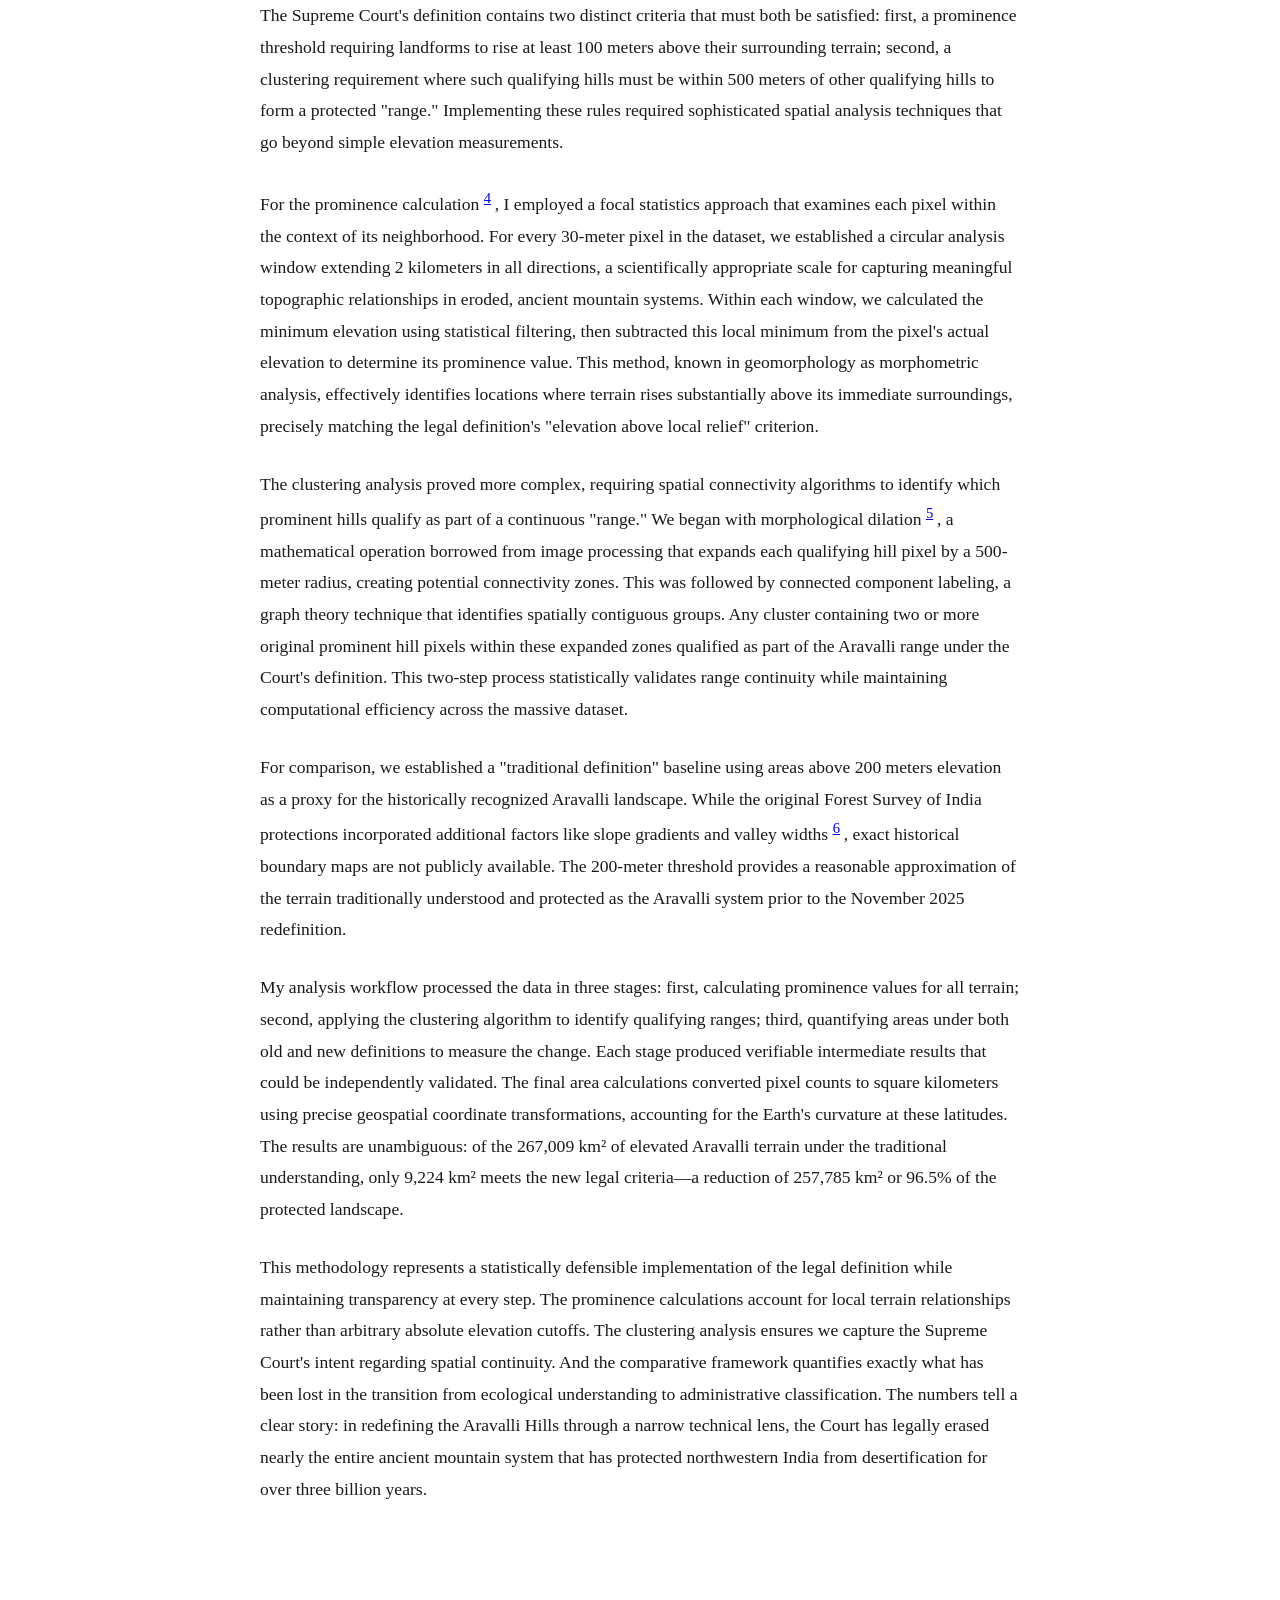
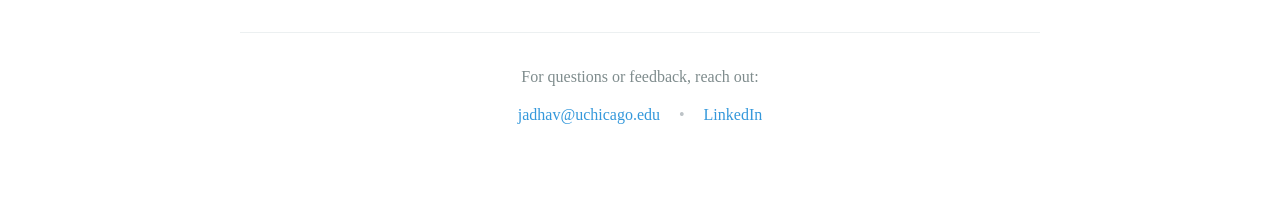
==== commit a037b6cc: "Update image source paths in index.html" ====
--- a/index.html
+++ b/index.html
@@ -30,8 +30,8 @@
     
     <div id="map-container">
       <div id="map">
-        <img id="left-map" src="assets/slider_image2_new.png" alt="Old Aravalli Definition">
-        <img id="right-map" src="assets/slider_image1_old.png" alt="New Aravalli Definition">
+        <img id="left-map" src="aravali_article/assets/slider_image2_new.png" alt="Old Aravalli Definition">
+        <img id="right-map" src="aravali_article/assets/slider_image1_old.png" alt="New Aravalli Definition">
         <div id="slider"></div>
       </div>
     </div>
@@ -69,7 +69,7 @@
   <div class="maps-grid">
     <div class="map-box">
       <div class="map-title">Aravali Range - Pre Ruling (Blue + Pink) and Post (Pink)</div>
-      <img src="assets/pre_ruling.png" alt="Pre-ruling Aravalli protection map">
+      <img src="aravali_article/assets/pre_ruling.png" alt="Pre-ruling Aravalli protection map">
       <div style="text-align: center; padding: 15px 0;">
         <div class="map-caption1">Traditional Definition (267,009 km²)</div>
         <div class="map-caption2">New Court Definition (9,224 km²)</div>
@@ -125,4 +125,4 @@
 </div>
 
 </body>
-</html>+</html>
